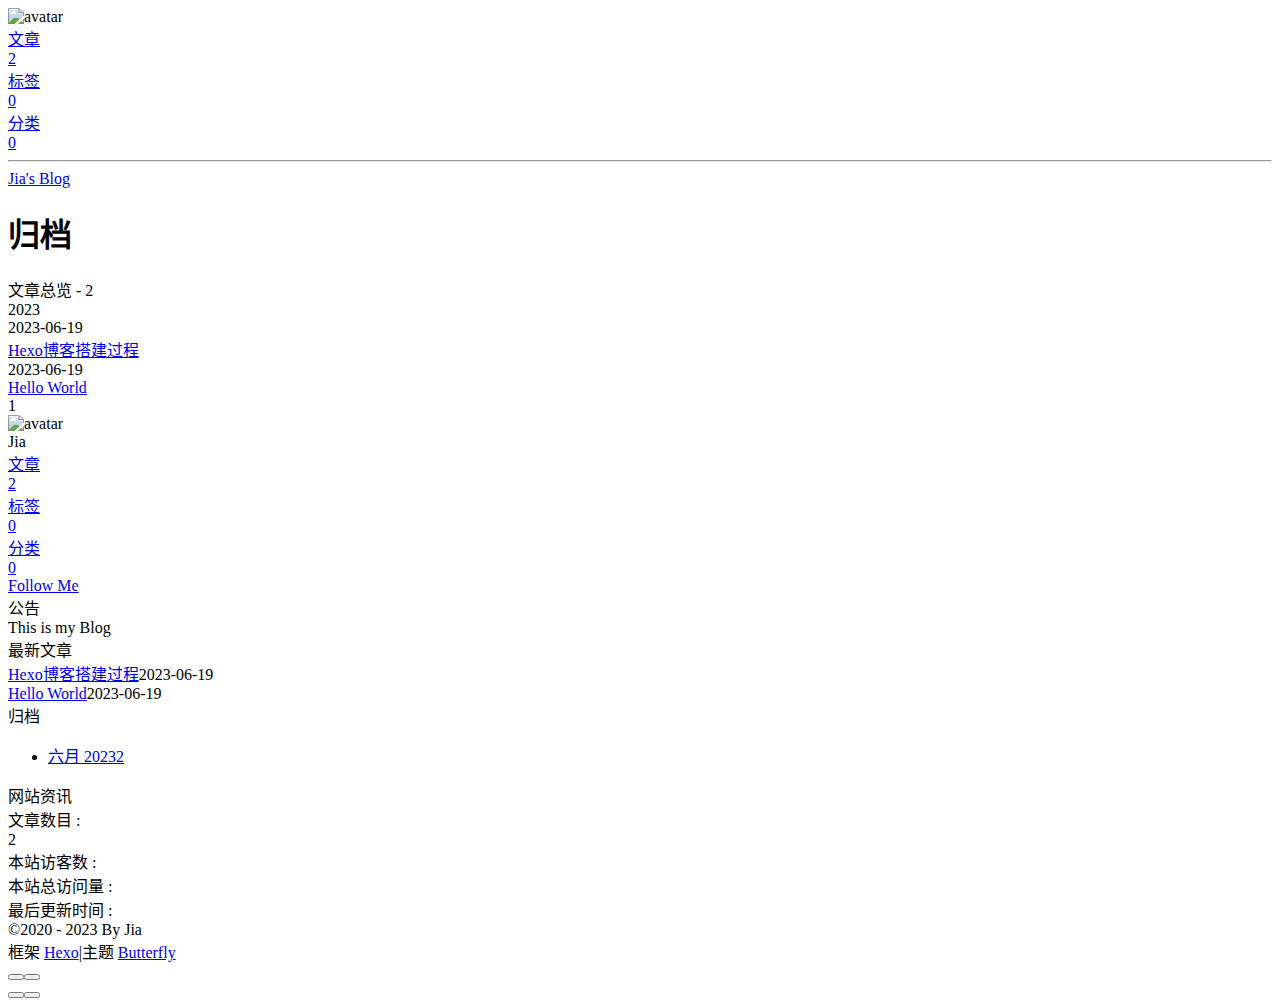
==== archives/index.html @ 271fd4f4 "Site updated: 2023-06-19 14:58:21" ====
<!DOCTYPE html><html lang="zh-CN" data-theme="light"><head><meta charset="UTF-8"><meta http-equiv="X-UA-Compatible" content="IE=edge"><meta name="viewport" content="width=device-width, initial-scale=1.0,viewport-fit=cover"><title>归档 | Jia's Blog</title><meta name="author" content="Jia"><meta name="copyright" content="Jia"><meta name="format-detection" content="telephone=no"><meta name="theme-color" content="#ffffff"><meta property="og:type" content="website">
<meta property="og:title" content="归档">
<meta property="og:url" content="http://example.com/archives/index.html">
<meta property="og:site_name" content="Jia&#39;s Blog">
<meta property="og:locale" content="zh_CN">
<meta property="og:image" content="https://s2.loli.net/2023/06/19/RNZqH4gnkWSpeDm.jpg">
<meta property="article:author" content="Jia">
<meta name="twitter:card" content="summary">
<meta name="twitter:image" content="https://s2.loli.net/2023/06/19/RNZqH4gnkWSpeDm.jpg"><link rel="shortcut icon" href="https://s2.loli.net/2023/06/19/MAhdEmn3HJaKXqC.png"><link rel="canonical" href="http://example.com/archives/index.html"><link rel="preconnect" href="//cdn.jsdelivr.net"/><link rel="preconnect" href="//busuanzi.ibruce.info"/><link rel="stylesheet" href="/css/index.css"><link rel="stylesheet" href="https://cdn.jsdelivr.net/npm/@fortawesome/fontawesome-free/css/all.min.css" media="print" onload="this.media='all'"><link rel="stylesheet" href="https://cdn.jsdelivr.net/npm/@fancyapps/ui/dist/fancybox/fancybox.min.css" media="print" onload="this.media='all'"><script>const GLOBAL_CONFIG = {
  root: '/',
  algolia: undefined,
  localSearch: undefined,
  translate: undefined,
  noticeOutdate: undefined,
  highlight: {"plugin":"highlighjs","highlightCopy":true,"highlightLang":true,"highlightHeightLimit":false},
  copy: {
    success: '复制成功',
    error: '复制错误',
    noSupport: '浏览器不支持'
  },
  relativeDate: {
    homepage: false,
    post: false
  },
  runtime: '',
  dateSuffix: {
    just: '刚刚',
    min: '分钟前',
    hour: '小时前',
    day: '天前',
    month: '个月前'
  },
  copyright: undefined,
  lightbox: 'fancybox',
  Snackbar: undefined,
  source: {
    justifiedGallery: {
      js: 'https://cdn.jsdelivr.net/npm/flickr-justified-gallery/dist/fjGallery.min.js',
      css: 'https://cdn.jsdelivr.net/npm/flickr-justified-gallery/dist/fjGallery.min.css'
    }
  },
  isPhotoFigcaption: false,
  islazyload: false,
  isAnchor: false,
  percent: {
    toc: true,
    rightside: false,
  },
  autoDarkmode: false
}</script><script id="config-diff">var GLOBAL_CONFIG_SITE = {
  title: '归档',
  isPost: false,
  isHome: false,
  isHighlightShrink: false,
  isToc: false,
  postUpdate: '2023-06-19 14:58:18'
}</script><noscript><style type="text/css">
  #nav {
    opacity: 1
  }
  .justified-gallery img {
    opacity: 1
  }

  #recent-posts time,
  #post-meta time {
    display: inline !important
  }
</style></noscript><script>(win=>{
    win.saveToLocal = {
      set: function setWithExpiry(key, value, ttl) {
        if (ttl === 0) return
        const now = new Date()
        const expiryDay = ttl * 86400000
        const item = {
          value: value,
          expiry: now.getTime() + expiryDay,
        }
        localStorage.setItem(key, JSON.stringify(item))
      },

      get: function getWithExpiry(key) {
        const itemStr = localStorage.getItem(key)

        if (!itemStr) {
          return undefined
        }
        const item = JSON.parse(itemStr)
        const now = new Date()

        if (now.getTime() > item.expiry) {
          localStorage.removeItem(key)
          return undefined
        }
        return item.value
      }
    }
  
    win.getScript = url => new Promise((resolve, reject) => {
      const script = document.createElement('script')
      script.src = url
      script.async = true
      script.onerror = reject
      script.onload = script.onreadystatechange = function() {
        const loadState = this.readyState
        if (loadState && loadState !== 'loaded' && loadState !== 'complete') return
        script.onload = script.onreadystatechange = null
        resolve()
      }
      document.head.appendChild(script)
    })
  
    win.getCSS = (url,id = false) => new Promise((resolve, reject) => {
      const link = document.createElement('link')
      link.rel = 'stylesheet'
      link.href = url
      if (id) link.id = id
      link.onerror = reject
      link.onload = link.onreadystatechange = function() {
        const loadState = this.readyState
        if (loadState && loadState !== 'loaded' && loadState !== 'complete') return
        link.onload = link.onreadystatechange = null
        resolve()
      }
      document.head.appendChild(link)
    })
  
      win.activateDarkMode = function () {
        document.documentElement.setAttribute('data-theme', 'dark')
        if (document.querySelector('meta[name="theme-color"]') !== null) {
          document.querySelector('meta[name="theme-color"]').setAttribute('content', '#0d0d0d')
        }
      }
      win.activateLightMode = function () {
        document.documentElement.setAttribute('data-theme', 'light')
        if (document.querySelector('meta[name="theme-color"]') !== null) {
          document.querySelector('meta[name="theme-color"]').setAttribute('content', '#ffffff')
        }
      }
      const t = saveToLocal.get('theme')
    
          if (t === 'dark') activateDarkMode()
          else if (t === 'light') activateLightMode()
        
      const asideStatus = saveToLocal.get('aside-status')
      if (asideStatus !== undefined) {
        if (asideStatus === 'hide') {
          document.documentElement.classList.add('hide-aside')
        } else {
          document.documentElement.classList.remove('hide-aside')
        }
      }
    
    const detectApple = () => {
      if(/iPad|iPhone|iPod|Macintosh/.test(navigator.userAgent)){
        document.documentElement.classList.add('apple')
      }
    }
    detectApple()
    })(window)</script><meta name="generator" content="Hexo 6.3.0"></head><body><div id="sidebar"><div id="menu-mask"></div><div id="sidebar-menus"><div class="avatar-img is-center"><img src="https://s2.loli.net/2023/06/19/RNZqH4gnkWSpeDm.jpg" onerror="onerror=null;src='/img/friend_404.gif'" alt="avatar"/></div><div class="sidebar-site-data site-data is-center"><a href="/archives/"><div class="headline">文章</div><div class="length-num">2</div></a><a href="/tags/"><div class="headline">标签</div><div class="length-num">0</div></a><a href="/categories/"><div class="headline">分类</div><div class="length-num">0</div></a></div><hr class="custom-hr"/></div></div><div class="page" id="body-wrap"><header class="not-home-page" id="page-header"><nav id="nav"><span id="blog-info"><a href="/" title="Jia's Blog"><span class="site-name">Jia's Blog</span></a></span><div id="menus"><div id="toggle-menu"><a class="site-page" href="javascript:void(0);"><i class="fas fa-bars fa-fw"></i></a></div></div></nav><div id="page-site-info"><h1 id="site-title">归档</h1></div></header><main class="layout" id="content-inner"><div id="archive"><div class="article-sort-title">文章总览 - 2</div><div class="article-sort"><div class="article-sort-item year">2023</div><div class="article-sort-item no-article-cover"><div class="article-sort-item-info"><div class="article-sort-item-time"><i class="far fa-calendar-alt"></i><time class="post-meta-date-created" datetime="2023-06-19T03:43:27.271Z" title="发表于 2023-06-19 11:43:27">2023-06-19</time></div><a class="article-sort-item-title" href="/2023/06/19/hexo/%E5%8D%9A%E5%AE%A2%E6%90%AD%E5%BB%BA%E8%BF%87%E7%A8%8B%EF%BC%88%E9%87%87%E7%94%A8hexo%E6%A1%86%E6%9E%B6+%E9%83%A8%E7%BD%B2%E5%88%B0github%EF%BC%89/" title="Hexo博客搭建过程">Hexo博客搭建过程</a></div></div><div class="article-sort-item"><div class="article-sort-item-info"><div class="article-sort-item-time"><i class="far fa-calendar-alt"></i><time class="post-meta-date-created" datetime="2023-06-19T03:17:08.556Z" title="发表于 2023-06-19 11:17:08">2023-06-19</time></div><a class="article-sort-item-title" href="/2023/06/19/hello-world/" title="Hello World">Hello World</a></div></div></div><nav id="pagination"><div class="pagination"><span class="page-number current">1</span></div></nav></div><div class="aside-content" id="aside-content"><div class="card-widget card-info"><div class="is-center"><div class="avatar-img"><img src="https://s2.loli.net/2023/06/19/RNZqH4gnkWSpeDm.jpg" onerror="this.onerror=null;this.src='/img/friend_404.gif'" alt="avatar"/></div><div class="author-info__name">Jia</div><div class="author-info__description"></div></div><div class="card-info-data site-data is-center"><a href="/archives/"><div class="headline">文章</div><div class="length-num">2</div></a><a href="/tags/"><div class="headline">标签</div><div class="length-num">0</div></a><a href="/categories/"><div class="headline">分类</div><div class="length-num">0</div></a></div><a id="card-info-btn" target="_blank" rel="noopener" href="https://github.com/xxxxxx"><i class="fab fa-github"></i><span>Follow Me</span></a></div><div class="card-widget card-announcement"><div class="item-headline"><i class="fas fa-bullhorn fa-shake"></i><span>公告</span></div><div class="announcement_content">This is my Blog</div></div><div class="sticky_layout"><div class="card-widget card-recent-post"><div class="item-headline"><i class="fas fa-history"></i><span>最新文章</span></div><div class="aside-list"><div class="aside-list-item no-cover"><div class="content"><a class="title" href="/2023/06/19/hexo/%E5%8D%9A%E5%AE%A2%E6%90%AD%E5%BB%BA%E8%BF%87%E7%A8%8B%EF%BC%88%E9%87%87%E7%94%A8hexo%E6%A1%86%E6%9E%B6+%E9%83%A8%E7%BD%B2%E5%88%B0github%EF%BC%89/" title="Hexo博客搭建过程">Hexo博客搭建过程</a><time datetime="2023-06-19T03:43:27.271Z" title="发表于 2023-06-19 11:43:27">2023-06-19</time></div></div><div class="aside-list-item"><div class="content"><a class="title" href="/2023/06/19/hello-world/" title="Hello World">Hello World</a><time datetime="2023-06-19T03:17:08.556Z" title="发表于 2023-06-19 11:17:08">2023-06-19</time></div></div></div></div><div class="card-widget card-archives"><div class="item-headline"><i class="fas fa-archive"></i><span>归档</span></div><ul class="card-archive-list"><li class="card-archive-list-item"><a class="card-archive-list-link" href="/archives/2023/06/"><span class="card-archive-list-date">六月 2023</span><span class="card-archive-list-count">2</span></a></li></ul></div><div class="card-widget card-webinfo"><div class="item-headline"><i class="fas fa-chart-line"></i><span>网站资讯</span></div><div class="webinfo"><div class="webinfo-item"><div class="item-name">文章数目 :</div><div class="item-count">2</div></div><div class="webinfo-item"><div class="item-name">本站访客数 :</div><div class="item-count" id="busuanzi_value_site_uv"><i class="fa-solid fa-spinner fa-spin"></i></div></div><div class="webinfo-item"><div class="item-name">本站总访问量 :</div><div class="item-count" id="busuanzi_value_site_pv"><i class="fa-solid fa-spinner fa-spin"></i></div></div><div class="webinfo-item"><div class="item-name">最后更新时间 :</div><div class="item-count" id="last-push-date" data-lastPushDate="2023-06-19T06:58:18.039Z"><i class="fa-solid fa-spinner fa-spin"></i></div></div></div></div></div></div></main><footer id="footer"><div id="footer-wrap"><div class="copyright">&copy;2020 - 2023 By Jia</div><div class="framework-info"><span>框架 </span><a target="_blank" rel="noopener" href="https://hexo.io">Hexo</a><span class="footer-separator">|</span><span>主题 </span><a target="_blank" rel="noopener" href="https://github.com/jerryc127/hexo-theme-butterfly">Butterfly</a></div></div></footer></div><div id="rightside"><div id="rightside-config-hide"><button id="darkmode" type="button" title="浅色和深色模式转换"><i class="fas fa-adjust"></i></button><button id="hide-aside-btn" type="button" title="单栏和双栏切换"><i class="fas fa-arrows-alt-h"></i></button></div><div id="rightside-config-show"><button id="rightside_config" type="button" title="设置"><i class="fas fa-cog fa-spin"></i></button><button id="go-up" type="button" title="回到顶部"><span class="scroll-percent"></span><i class="fas fa-arrow-up"></i></button></div></div><div><script src="/js/utils.js"></script><script src="/js/main.js"></script><script src="https://cdn.jsdelivr.net/npm/@fancyapps/ui/dist/fancybox/fancybox.umd.min.js"></script><div class="js-pjax"></div><script async data-pjax src="//busuanzi.ibruce.info/busuanzi/2.3/busuanzi.pure.mini.js"></script></div></body></html>
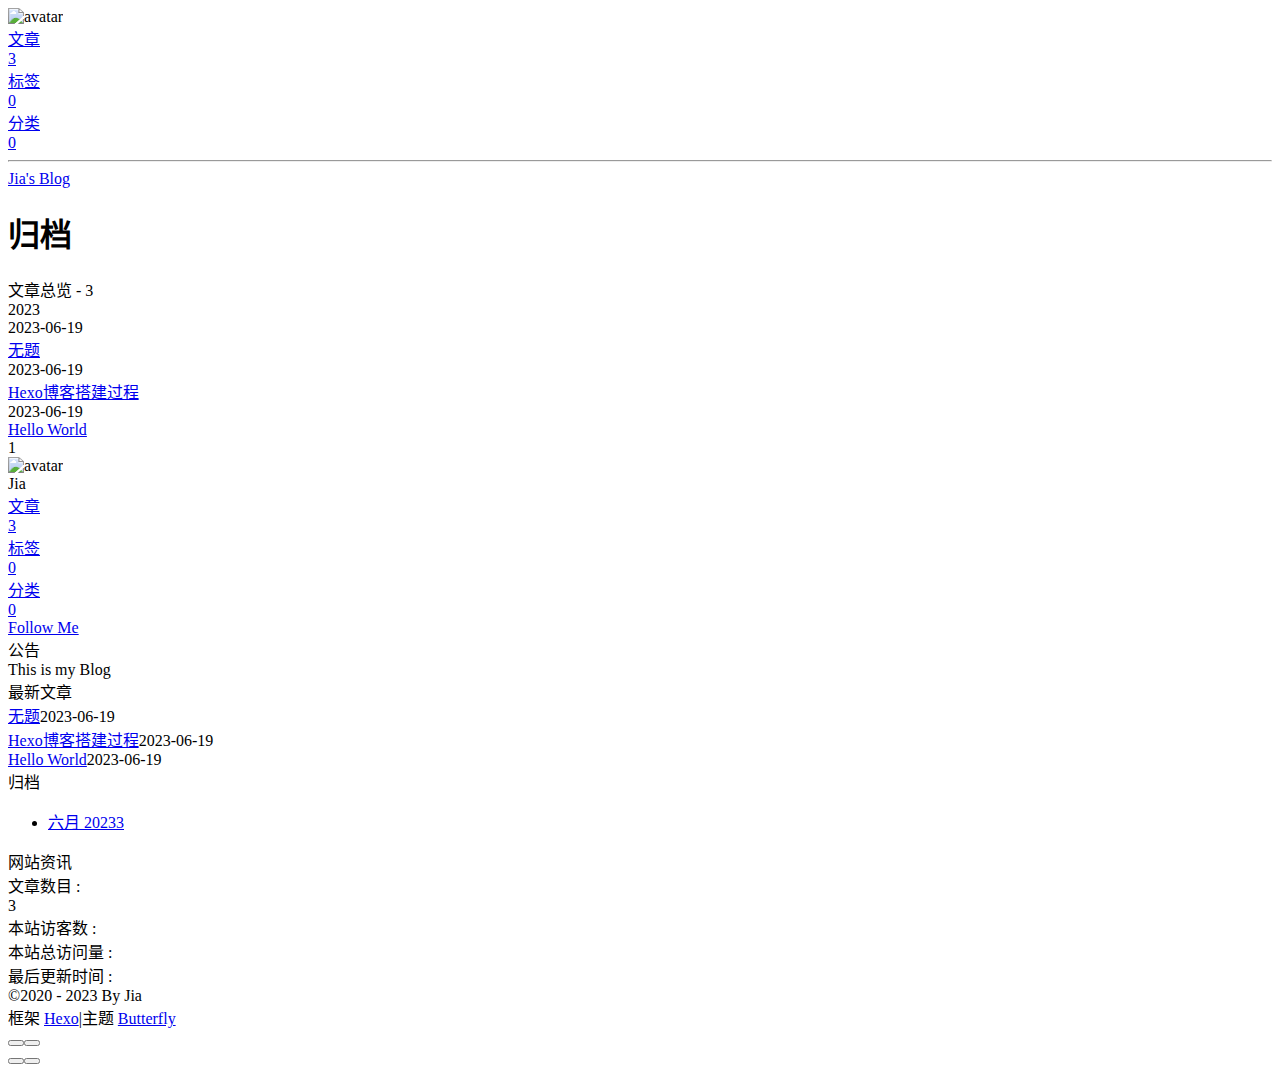
==== commit 2b5972a4: "Site updated: 2023-06-19 15:10:08" ====
--- a/archives/index.html
+++ b/archives/index.html
@@ -53,7 +53,7 @@
   isHome: false,
   isHighlightShrink: false,
   isToc: false,
-  postUpdate: '2023-06-19 14:58:18'
+  postUpdate: '2023-06-19 15:10:03'
 }</script><noscript><style type="text/css">
   #nav {
     opacity: 1
@@ -157,4 +157,4 @@
       }
     }
     detectApple()
-    })(window)</script><meta name="generator" content="Hexo 6.3.0"></head><body><div id="sidebar"><div id="menu-mask"></div><div id="sidebar-menus"><div class="avatar-img is-center"><img src="https://s2.loli.net/2023/06/19/RNZqH4gnkWSpeDm.jpg" onerror="onerror=null;src='/img/friend_404.gif'" alt="avatar"/></div><div class="sidebar-site-data site-data is-center"><a href="/archives/"><div class="headline">文章</div><div class="length-num">2</div></a><a href="/tags/"><div class="headline">标签</div><div class="length-num">0</div></a><a href="/categories/"><div class="headline">分类</div><div class="length-num">0</div></a></div><hr class="custom-hr"/></div></div><div class="page" id="body-wrap"><header class="not-home-page" id="page-header"><nav id="nav"><span id="blog-info"><a href="/" title="Jia's Blog"><span class="site-name">Jia's Blog</span></a></span><div id="menus"><div id="toggle-menu"><a class="site-page" href="javascript:void(0);"><i class="fas fa-bars fa-fw"></i></a></div></div></nav><div id="page-site-info"><h1 id="site-title">归档</h1></div></header><main class="layout" id="content-inner"><div id="archive"><div class="article-sort-title">文章总览 - 2</div><div class="article-sort"><div class="article-sort-item year">2023</div><div class="article-sort-item no-article-cover"><div class="article-sort-item-info"><div class="article-sort-item-time"><i class="far fa-calendar-alt"></i><time class="post-meta-date-created" datetime="2023-06-19T03:43:27.271Z" title="发表于 2023-06-19 11:43:27">2023-06-19</time></div><a class="article-sort-item-title" href="/2023/06/19/hexo/%E5%8D%9A%E5%AE%A2%E6%90%AD%E5%BB%BA%E8%BF%87%E7%A8%8B%EF%BC%88%E9%87%87%E7%94%A8hexo%E6%A1%86%E6%9E%B6+%E9%83%A8%E7%BD%B2%E5%88%B0github%EF%BC%89/" title="Hexo博客搭建过程">Hexo博客搭建过程</a></div></div><div class="article-sort-item"><div class="article-sort-item-info"><div class="article-sort-item-time"><i class="far fa-calendar-alt"></i><time class="post-meta-date-created" datetime="2023-06-19T03:17:08.556Z" title="发表于 2023-06-19 11:17:08">2023-06-19</time></div><a class="article-sort-item-title" href="/2023/06/19/hello-world/" title="Hello World">Hello World</a></div></div></div><nav id="pagination"><div class="pagination"><span class="page-number current">1</span></div></nav></div><div class="aside-content" id="aside-content"><div class="card-widget card-info"><div class="is-center"><div class="avatar-img"><img src="https://s2.loli.net/2023/06/19/RNZqH4gnkWSpeDm.jpg" onerror="this.onerror=null;this.src='/img/friend_404.gif'" alt="avatar"/></div><div class="author-info__name">Jia</div><div class="author-info__description"></div></div><div class="card-info-data site-data is-center"><a href="/archives/"><div class="headline">文章</div><div class="length-num">2</div></a><a href="/tags/"><div class="headline">标签</div><div class="length-num">0</div></a><a href="/categories/"><div class="headline">分类</div><div class="length-num">0</div></a></div><a id="card-info-btn" target="_blank" rel="noopener" href="https://github.com/xxxxxx"><i class="fab fa-github"></i><span>Follow Me</span></a></div><div class="card-widget card-announcement"><div class="item-headline"><i class="fas fa-bullhorn fa-shake"></i><span>公告</span></div><div class="announcement_content">This is my Blog</div></div><div class="sticky_layout"><div class="card-widget card-recent-post"><div class="item-headline"><i class="fas fa-history"></i><span>最新文章</span></div><div class="aside-list"><div class="aside-list-item no-cover"><div class="content"><a class="title" href="/2023/06/19/hexo/%E5%8D%9A%E5%AE%A2%E6%90%AD%E5%BB%BA%E8%BF%87%E7%A8%8B%EF%BC%88%E9%87%87%E7%94%A8hexo%E6%A1%86%E6%9E%B6+%E9%83%A8%E7%BD%B2%E5%88%B0github%EF%BC%89/" title="Hexo博客搭建过程">Hexo博客搭建过程</a><time datetime="2023-06-19T03:43:27.271Z" title="发表于 2023-06-19 11:43:27">2023-06-19</time></div></div><div class="aside-list-item"><div class="content"><a class="title" href="/2023/06/19/hello-world/" title="Hello World">Hello World</a><time datetime="2023-06-19T03:17:08.556Z" title="发表于 2023-06-19 11:17:08">2023-06-19</time></div></div></div></div><div class="card-widget card-archives"><div class="item-headline"><i class="fas fa-archive"></i><span>归档</span></div><ul class="card-archive-list"><li class="card-archive-list-item"><a class="card-archive-list-link" href="/archives/2023/06/"><span class="card-archive-list-date">六月 2023</span><span class="card-archive-list-count">2</span></a></li></ul></div><div class="card-widget card-webinfo"><div class="item-headline"><i class="fas fa-chart-line"></i><span>网站资讯</span></div><div class="webinfo"><div class="webinfo-item"><div class="item-name">文章数目 :</div><div class="item-count">2</div></div><div class="webinfo-item"><div class="item-name">本站访客数 :</div><div class="item-count" id="busuanzi_value_site_uv"><i class="fa-solid fa-spinner fa-spin"></i></div></div><div class="webinfo-item"><div class="item-name">本站总访问量 :</div><div class="item-count" id="busuanzi_value_site_pv"><i class="fa-solid fa-spinner fa-spin"></i></div></div><div class="webinfo-item"><div class="item-name">最后更新时间 :</div><div class="item-count" id="last-push-date" data-lastPushDate="2023-06-19T06:58:18.039Z"><i class="fa-solid fa-spinner fa-spin"></i></div></div></div></div></div></div></main><footer id="footer"><div id="footer-wrap"><div class="copyright">&copy;2020 - 2023 By Jia</div><div class="framework-info"><span>框架 </span><a target="_blank" rel="noopener" href="https://hexo.io">Hexo</a><span class="footer-separator">|</span><span>主题 </span><a target="_blank" rel="noopener" href="https://github.com/jerryc127/hexo-theme-butterfly">Butterfly</a></div></div></footer></div><div id="rightside"><div id="rightside-config-hide"><button id="darkmode" type="button" title="浅色和深色模式转换"><i class="fas fa-adjust"></i></button><button id="hide-aside-btn" type="button" title="单栏和双栏切换"><i class="fas fa-arrows-alt-h"></i></button></div><div id="rightside-config-show"><button id="rightside_config" type="button" title="设置"><i class="fas fa-cog fa-spin"></i></button><button id="go-up" type="button" title="回到顶部"><span class="scroll-percent"></span><i class="fas fa-arrow-up"></i></button></div></div><div><script src="/js/utils.js"></script><script src="/js/main.js"></script><script src="https://cdn.jsdelivr.net/npm/@fancyapps/ui/dist/fancybox/fancybox.umd.min.js"></script><div class="js-pjax"></div><script async data-pjax src="//busuanzi.ibruce.info/busuanzi/2.3/busuanzi.pure.mini.js"></script></div></body></html>+    })(window)</script><meta name="generator" content="Hexo 6.3.0"></head><body><div id="sidebar"><div id="menu-mask"></div><div id="sidebar-menus"><div class="avatar-img is-center"><img src="https://s2.loli.net/2023/06/19/RNZqH4gnkWSpeDm.jpg" onerror="onerror=null;src='/img/friend_404.gif'" alt="avatar"/></div><div class="sidebar-site-data site-data is-center"><a href="/archives/"><div class="headline">文章</div><div class="length-num">3</div></a><a href="/tags/"><div class="headline">标签</div><div class="length-num">0</div></a><a href="/categories/"><div class="headline">分类</div><div class="length-num">0</div></a></div><hr class="custom-hr"/></div></div><div class="page" id="body-wrap"><header class="not-home-page" id="page-header"><nav id="nav"><span id="blog-info"><a href="/" title="Jia's Blog"><span class="site-name">Jia's Blog</span></a></span><div id="menus"><div id="toggle-menu"><a class="site-page" href="javascript:void(0);"><i class="fas fa-bars fa-fw"></i></a></div></div></nav><div id="page-site-info"><h1 id="site-title">归档</h1></div></header><main class="layout" id="content-inner"><div id="archive"><div class="article-sort-title">文章总览 - 3</div><div class="article-sort"><div class="article-sort-item year">2023</div><div class="article-sort-item no-article-cover"><div class="article-sort-item-info"><div class="article-sort-item-time"><i class="far fa-calendar-alt"></i><time class="post-meta-date-created" datetime="2023-06-19T07:05:08.731Z" title="发表于 2023-06-19 15:05:08">2023-06-19</time></div><a class="article-sort-item-title" href="/2023/06/19/Java%E5%9F%BA%E7%A1%80/" title="无题">无题</a></div></div><div class="article-sort-item no-article-cover"><div class="article-sort-item-info"><div class="article-sort-item-time"><i class="far fa-calendar-alt"></i><time class="post-meta-date-created" datetime="2023-06-19T03:43:27.271Z" title="发表于 2023-06-19 11:43:27">2023-06-19</time></div><a class="article-sort-item-title" href="/2023/06/19/%E5%8D%9A%E5%AE%A2%E6%90%AD%E5%BB%BA%E8%BF%87%E7%A8%8B%EF%BC%88%E9%87%87%E7%94%A8hexo%E6%A1%86%E6%9E%B6+%E9%83%A8%E7%BD%B2%E5%88%B0github%EF%BC%89/" title="Hexo博客搭建过程">Hexo博客搭建过程</a></div></div><div class="article-sort-item"><div class="article-sort-item-info"><div class="article-sort-item-time"><i class="far fa-calendar-alt"></i><time class="post-meta-date-created" datetime="2023-06-19T03:17:08.556Z" title="发表于 2023-06-19 11:17:08">2023-06-19</time></div><a class="article-sort-item-title" href="/2023/06/19/hello-world/" title="Hello World">Hello World</a></div></div></div><nav id="pagination"><div class="pagination"><span class="page-number current">1</span></div></nav></div><div class="aside-content" id="aside-content"><div class="card-widget card-info"><div class="is-center"><div class="avatar-img"><img src="https://s2.loli.net/2023/06/19/RNZqH4gnkWSpeDm.jpg" onerror="this.onerror=null;this.src='/img/friend_404.gif'" alt="avatar"/></div><div class="author-info__name">Jia</div><div class="author-info__description"></div></div><div class="card-info-data site-data is-center"><a href="/archives/"><div class="headline">文章</div><div class="length-num">3</div></a><a href="/tags/"><div class="headline">标签</div><div class="length-num">0</div></a><a href="/categories/"><div class="headline">分类</div><div class="length-num">0</div></a></div><a id="card-info-btn" target="_blank" rel="noopener" href="https://github.com/xxxxxx"><i class="fab fa-github"></i><span>Follow Me</span></a></div><div class="card-widget card-announcement"><div class="item-headline"><i class="fas fa-bullhorn fa-shake"></i><span>公告</span></div><div class="announcement_content">This is my Blog</div></div><div class="sticky_layout"><div class="card-widget card-recent-post"><div class="item-headline"><i class="fas fa-history"></i><span>最新文章</span></div><div class="aside-list"><div class="aside-list-item no-cover"><div class="content"><a class="title" href="/2023/06/19/Java%E5%9F%BA%E7%A1%80/" title="无题">无题</a><time datetime="2023-06-19T07:05:08.731Z" title="发表于 2023-06-19 15:05:08">2023-06-19</time></div></div><div class="aside-list-item no-cover"><div class="content"><a class="title" href="/2023/06/19/%E5%8D%9A%E5%AE%A2%E6%90%AD%E5%BB%BA%E8%BF%87%E7%A8%8B%EF%BC%88%E9%87%87%E7%94%A8hexo%E6%A1%86%E6%9E%B6+%E9%83%A8%E7%BD%B2%E5%88%B0github%EF%BC%89/" title="Hexo博客搭建过程">Hexo博客搭建过程</a><time datetime="2023-06-19T03:43:27.271Z" title="发表于 2023-06-19 11:43:27">2023-06-19</time></div></div><div class="aside-list-item"><div class="content"><a class="title" href="/2023/06/19/hello-world/" title="Hello World">Hello World</a><time datetime="2023-06-19T03:17:08.556Z" title="发表于 2023-06-19 11:17:08">2023-06-19</time></div></div></div></div><div class="card-widget card-archives"><div class="item-headline"><i class="fas fa-archive"></i><span>归档</span></div><ul class="card-archive-list"><li class="card-archive-list-item"><a class="card-archive-list-link" href="/archives/2023/06/"><span class="card-archive-list-date">六月 2023</span><span class="card-archive-list-count">3</span></a></li></ul></div><div class="card-widget card-webinfo"><div class="item-headline"><i class="fas fa-chart-line"></i><span>网站资讯</span></div><div class="webinfo"><div class="webinfo-item"><div class="item-name">文章数目 :</div><div class="item-count">3</div></div><div class="webinfo-item"><div class="item-name">本站访客数 :</div><div class="item-count" id="busuanzi_value_site_uv"><i class="fa-solid fa-spinner fa-spin"></i></div></div><div class="webinfo-item"><div class="item-name">本站总访问量 :</div><div class="item-count" id="busuanzi_value_site_pv"><i class="fa-solid fa-spinner fa-spin"></i></div></div><div class="webinfo-item"><div class="item-name">最后更新时间 :</div><div class="item-count" id="last-push-date" data-lastPushDate="2023-06-19T07:10:03.426Z"><i class="fa-solid fa-spinner fa-spin"></i></div></div></div></div></div></div></main><footer id="footer"><div id="footer-wrap"><div class="copyright">&copy;2020 - 2023 By Jia</div><div class="framework-info"><span>框架 </span><a target="_blank" rel="noopener" href="https://hexo.io">Hexo</a><span class="footer-separator">|</span><span>主题 </span><a target="_blank" rel="noopener" href="https://github.com/jerryc127/hexo-theme-butterfly">Butterfly</a></div></div></footer></div><div id="rightside"><div id="rightside-config-hide"><button id="darkmode" type="button" title="浅色和深色模式转换"><i class="fas fa-adjust"></i></button><button id="hide-aside-btn" type="button" title="单栏和双栏切换"><i class="fas fa-arrows-alt-h"></i></button></div><div id="rightside-config-show"><button id="rightside_config" type="button" title="设置"><i class="fas fa-cog fa-spin"></i></button><button id="go-up" type="button" title="回到顶部"><span class="scroll-percent"></span><i class="fas fa-arrow-up"></i></button></div></div><div><script src="/js/utils.js"></script><script src="/js/main.js"></script><script src="https://cdn.jsdelivr.net/npm/@fancyapps/ui/dist/fancybox/fancybox.umd.min.js"></script><div class="js-pjax"></div><script async data-pjax src="//busuanzi.ibruce.info/busuanzi/2.3/busuanzi.pure.mini.js"></script></div></body></html>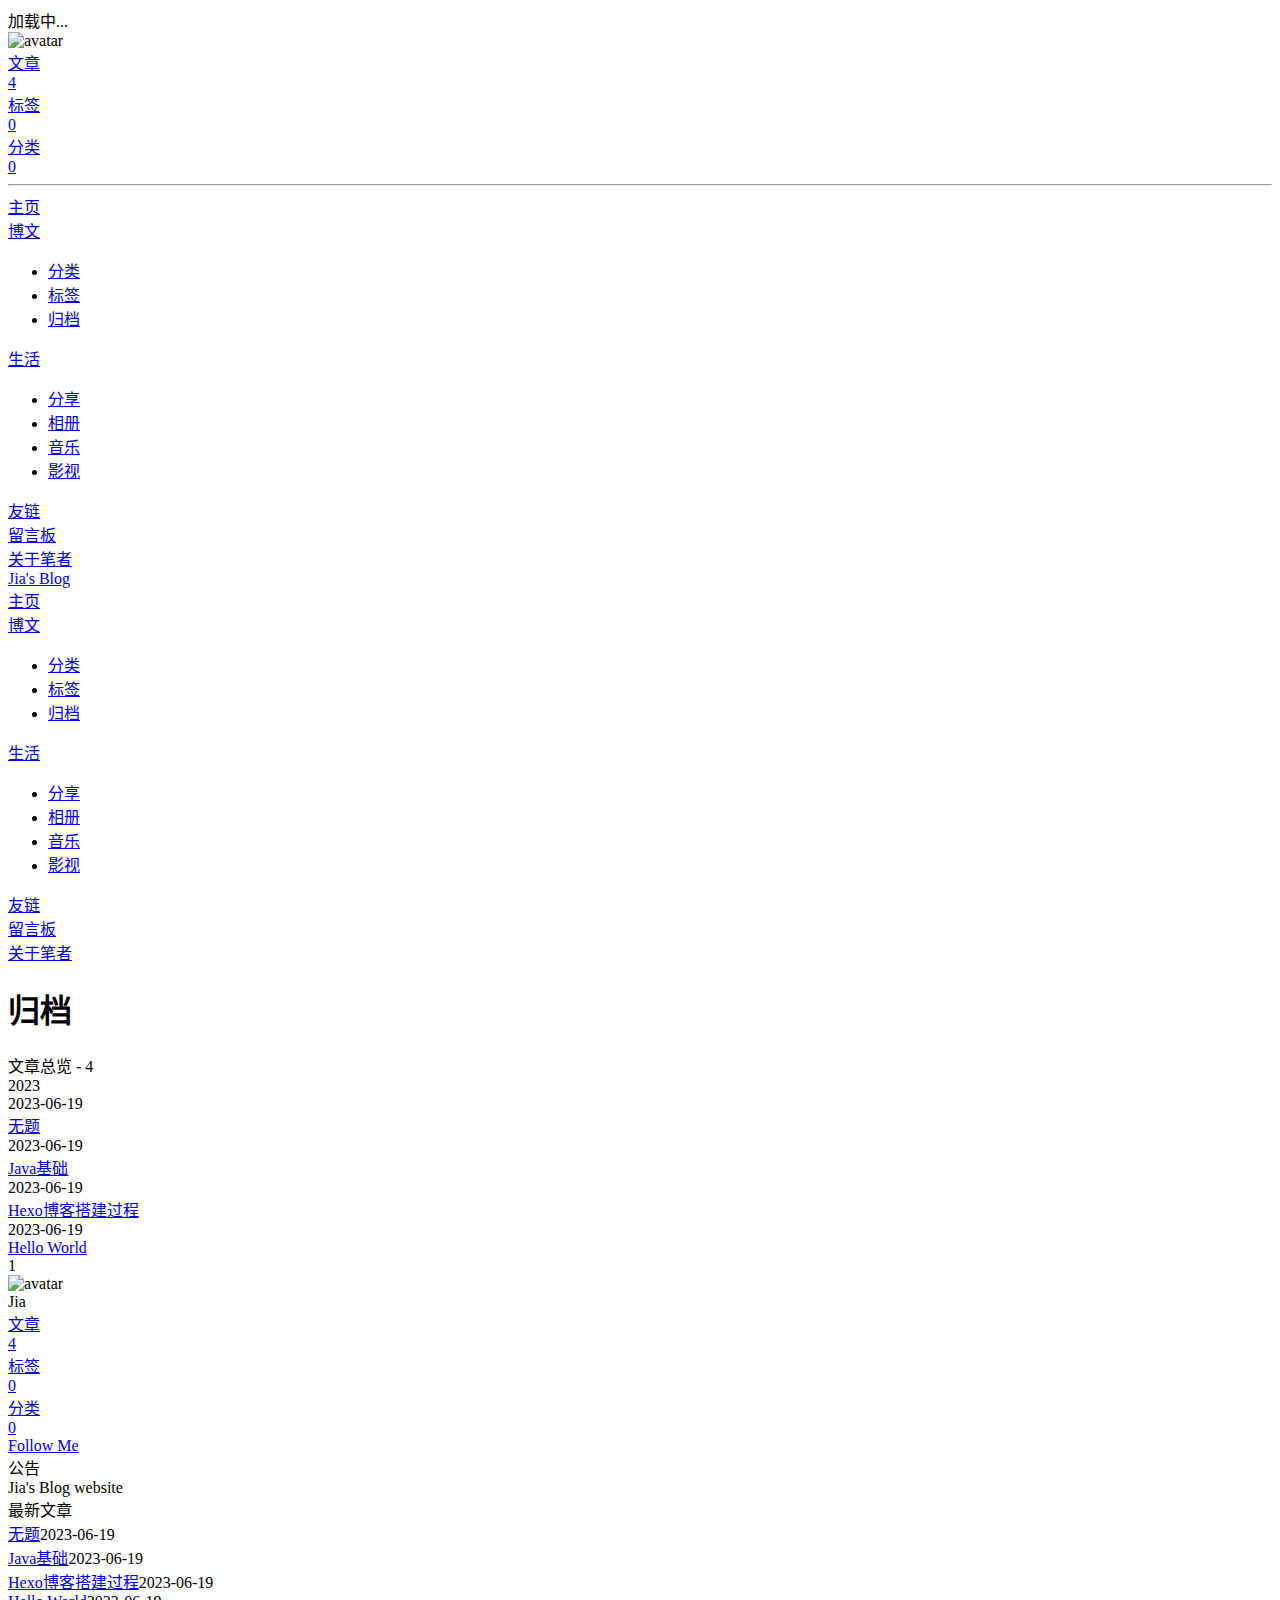
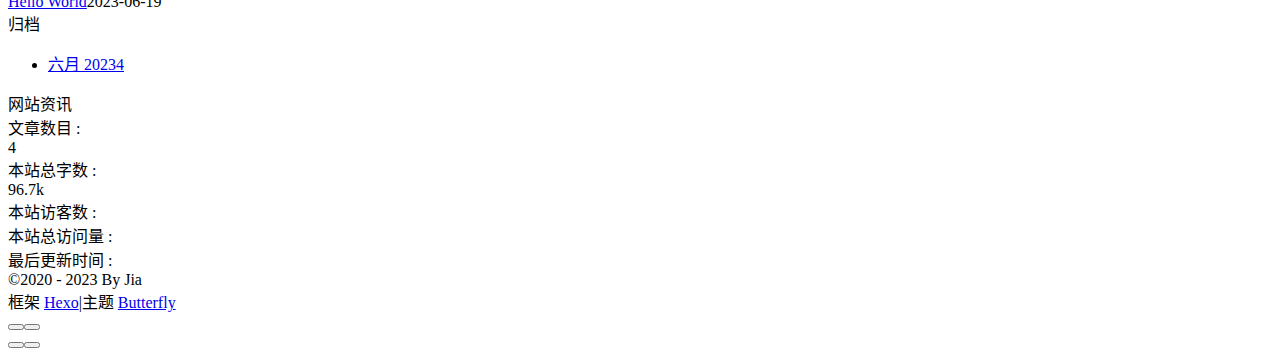
==== commit 4ec033b5: "Site updated: 2023-06-19 17:42:30" ====
--- a/archives/index.html
+++ b/archives/index.html
@@ -53,7 +53,7 @@
   isHome: false,
   isHighlightShrink: false,
   isToc: false,
-  postUpdate: '2023-06-19 15:10:03'
+  postUpdate: '2023-06-19 17:42:25'
 }</script><noscript><style type="text/css">
   #nav {
     opacity: 1
@@ -157,4 +157,25 @@
       }
     }
     detectApple()
-    })(window)</script><meta name="generator" content="Hexo 6.3.0"></head><body><div id="sidebar"><div id="menu-mask"></div><div id="sidebar-menus"><div class="avatar-img is-center"><img src="https://s2.loli.net/2023/06/19/RNZqH4gnkWSpeDm.jpg" onerror="onerror=null;src='/img/friend_404.gif'" alt="avatar"/></div><div class="sidebar-site-data site-data is-center"><a href="/archives/"><div class="headline">文章</div><div class="length-num">3</div></a><a href="/tags/"><div class="headline">标签</div><div class="length-num">0</div></a><a href="/categories/"><div class="headline">分类</div><div class="length-num">0</div></a></div><hr class="custom-hr"/></div></div><div class="page" id="body-wrap"><header class="not-home-page" id="page-header"><nav id="nav"><span id="blog-info"><a href="/" title="Jia's Blog"><span class="site-name">Jia's Blog</span></a></span><div id="menus"><div id="toggle-menu"><a class="site-page" href="javascript:void(0);"><i class="fas fa-bars fa-fw"></i></a></div></div></nav><div id="page-site-info"><h1 id="site-title">归档</h1></div></header><main class="layout" id="content-inner"><div id="archive"><div class="article-sort-title">文章总览 - 3</div><div class="article-sort"><div class="article-sort-item year">2023</div><div class="article-sort-item no-article-cover"><div class="article-sort-item-info"><div class="article-sort-item-time"><i class="far fa-calendar-alt"></i><time class="post-meta-date-created" datetime="2023-06-19T07:05:08.731Z" title="发表于 2023-06-19 15:05:08">2023-06-19</time></div><a class="article-sort-item-title" href="/2023/06/19/Java%E5%9F%BA%E7%A1%80/" title="无题">无题</a></div></div><div class="article-sort-item no-article-cover"><div class="article-sort-item-info"><div class="article-sort-item-time"><i class="far fa-calendar-alt"></i><time class="post-meta-date-created" datetime="2023-06-19T03:43:27.271Z" title="发表于 2023-06-19 11:43:27">2023-06-19</time></div><a class="article-sort-item-title" href="/2023/06/19/%E5%8D%9A%E5%AE%A2%E6%90%AD%E5%BB%BA%E8%BF%87%E7%A8%8B%EF%BC%88%E9%87%87%E7%94%A8hexo%E6%A1%86%E6%9E%B6+%E9%83%A8%E7%BD%B2%E5%88%B0github%EF%BC%89/" title="Hexo博客搭建过程">Hexo博客搭建过程</a></div></div><div class="article-sort-item"><div class="article-sort-item-info"><div class="article-sort-item-time"><i class="far fa-calendar-alt"></i><time class="post-meta-date-created" datetime="2023-06-19T03:17:08.556Z" title="发表于 2023-06-19 11:17:08">2023-06-19</time></div><a class="article-sort-item-title" href="/2023/06/19/hello-world/" title="Hello World">Hello World</a></div></div></div><nav id="pagination"><div class="pagination"><span class="page-number current">1</span></div></nav></div><div class="aside-content" id="aside-content"><div class="card-widget card-info"><div class="is-center"><div class="avatar-img"><img src="https://s2.loli.net/2023/06/19/RNZqH4gnkWSpeDm.jpg" onerror="this.onerror=null;this.src='/img/friend_404.gif'" alt="avatar"/></div><div class="author-info__name">Jia</div><div class="author-info__description"></div></div><div class="card-info-data site-data is-center"><a href="/archives/"><div class="headline">文章</div><div class="length-num">3</div></a><a href="/tags/"><div class="headline">标签</div><div class="length-num">0</div></a><a href="/categories/"><div class="headline">分类</div><div class="length-num">0</div></a></div><a id="card-info-btn" target="_blank" rel="noopener" href="https://github.com/xxxxxx"><i class="fab fa-github"></i><span>Follow Me</span></a></div><div class="card-widget card-announcement"><div class="item-headline"><i class="fas fa-bullhorn fa-shake"></i><span>公告</span></div><div class="announcement_content">This is my Blog</div></div><div class="sticky_layout"><div class="card-widget card-recent-post"><div class="item-headline"><i class="fas fa-history"></i><span>最新文章</span></div><div class="aside-list"><div class="aside-list-item no-cover"><div class="content"><a class="title" href="/2023/06/19/Java%E5%9F%BA%E7%A1%80/" title="无题">无题</a><time datetime="2023-06-19T07:05:08.731Z" title="发表于 2023-06-19 15:05:08">2023-06-19</time></div></div><div class="aside-list-item no-cover"><div class="content"><a class="title" href="/2023/06/19/%E5%8D%9A%E5%AE%A2%E6%90%AD%E5%BB%BA%E8%BF%87%E7%A8%8B%EF%BC%88%E9%87%87%E7%94%A8hexo%E6%A1%86%E6%9E%B6+%E9%83%A8%E7%BD%B2%E5%88%B0github%EF%BC%89/" title="Hexo博客搭建过程">Hexo博客搭建过程</a><time datetime="2023-06-19T03:43:27.271Z" title="发表于 2023-06-19 11:43:27">2023-06-19</time></div></div><div class="aside-list-item"><div class="content"><a class="title" href="/2023/06/19/hello-world/" title="Hello World">Hello World</a><time datetime="2023-06-19T03:17:08.556Z" title="发表于 2023-06-19 11:17:08">2023-06-19</time></div></div></div></div><div class="card-widget card-archives"><div class="item-headline"><i class="fas fa-archive"></i><span>归档</span></div><ul class="card-archive-list"><li class="card-archive-list-item"><a class="card-archive-list-link" href="/archives/2023/06/"><span class="card-archive-list-date">六月 2023</span><span class="card-archive-list-count">3</span></a></li></ul></div><div class="card-widget card-webinfo"><div class="item-headline"><i class="fas fa-chart-line"></i><span>网站资讯</span></div><div class="webinfo"><div class="webinfo-item"><div class="item-name">文章数目 :</div><div class="item-count">3</div></div><div class="webinfo-item"><div class="item-name">本站访客数 :</div><div class="item-count" id="busuanzi_value_site_uv"><i class="fa-solid fa-spinner fa-spin"></i></div></div><div class="webinfo-item"><div class="item-name">本站总访问量 :</div><div class="item-count" id="busuanzi_value_site_pv"><i class="fa-solid fa-spinner fa-spin"></i></div></div><div class="webinfo-item"><div class="item-name">最后更新时间 :</div><div class="item-count" id="last-push-date" data-lastPushDate="2023-06-19T07:10:03.426Z"><i class="fa-solid fa-spinner fa-spin"></i></div></div></div></div></div></div></main><footer id="footer"><div id="footer-wrap"><div class="copyright">&copy;2020 - 2023 By Jia</div><div class="framework-info"><span>框架 </span><a target="_blank" rel="noopener" href="https://hexo.io">Hexo</a><span class="footer-separator">|</span><span>主题 </span><a target="_blank" rel="noopener" href="https://github.com/jerryc127/hexo-theme-butterfly">Butterfly</a></div></div></footer></div><div id="rightside"><div id="rightside-config-hide"><button id="darkmode" type="button" title="浅色和深色模式转换"><i class="fas fa-adjust"></i></button><button id="hide-aside-btn" type="button" title="单栏和双栏切换"><i class="fas fa-arrows-alt-h"></i></button></div><div id="rightside-config-show"><button id="rightside_config" type="button" title="设置"><i class="fas fa-cog fa-spin"></i></button><button id="go-up" type="button" title="回到顶部"><span class="scroll-percent"></span><i class="fas fa-arrow-up"></i></button></div></div><div><script src="/js/utils.js"></script><script src="/js/main.js"></script><script src="https://cdn.jsdelivr.net/npm/@fancyapps/ui/dist/fancybox/fancybox.umd.min.js"></script><div class="js-pjax"></div><script async data-pjax src="//busuanzi.ibruce.info/busuanzi/2.3/busuanzi.pure.mini.js"></script></div></body></html>+    })(window)</script><meta name="generator" content="Hexo 6.3.0"></head><body><div id="loading-box"><div class="loading-left-bg"></div><div class="loading-right-bg"></div><div class="spinner-box"><div class="configure-border-1"><div class="configure-core"></div></div><div class="configure-border-2"><div class="configure-core"></div></div><div class="loading-word">加载中...</div></div></div><script>(()=>{
+  const $loadingBox = document.getElementById('loading-box')
+  const $body = document.body
+  const preloader = {
+    endLoading: () => {
+      $body.style.overflow = ''
+      $loadingBox.classList.add('loaded')
+    },
+    initLoading: () => {
+      $body.style.overflow = 'hidden'
+      $loadingBox.classList.remove('loaded')
+    }
+  }
+
+  preloader.initLoading()
+  window.addEventListener('load',() => { preloader.endLoading() })
+
+  if (false) {
+    document.addEventListener('pjax:send', () => { preloader.initLoading() })
+    document.addEventListener('pjax:complete', () => { preloader.endLoading() })
+  }
+})()</script><div id="web_bg"></div><div id="sidebar"><div id="menu-mask"></div><div id="sidebar-menus"><div class="avatar-img is-center"><img src="https://s2.loli.net/2023/06/19/RNZqH4gnkWSpeDm.jpg" onerror="onerror=null;src='/img/friend_404.gif'" alt="avatar"/></div><div class="sidebar-site-data site-data is-center"><a href="/archives/"><div class="headline">文章</div><div class="length-num">4</div></a><a href="/tags/"><div class="headline">标签</div><div class="length-num">0</div></a><a href="/categories/"><div class="headline">分类</div><div class="length-num">0</div></a></div><hr class="custom-hr"/><div class="menus_items"><div class="menus_item"><a class="site-page" href="/"><i class="fa-fw fas fa-home"></i><span> 主页</span></a></div><div class="menus_item"><a class="site-page group" href="javascript:void(0);"><i class="fa-fw fa fa-graduation-cap"></i><span> 博文</span><i class="fas fa-chevron-down"></i></a><ul class="menus_item_child"><li><a class="site-page child" href="/categories/"><i class="fa-fw fa fa-archive"></i><span> 分类</span></a></li><li><a class="site-page child" href="/tags/"><i class="fa-fw fa fa-tags"></i><span> 标签</span></a></li><li><a class="site-page child" href="/archives/"><i class="fa-fw fa fa-folder-open"></i><span> 归档</span></a></li></ul></div><div class="menus_item"><a class="site-page group" href="javascript:void(0);"><i class="fa-fw fas fa-list"></i><span> 生活</span><i class="fas fa-chevron-down"></i></a><ul class="menus_item_child"><li><a class="site-page child" href="/shuoshuo/"><i class="fa-fw fa fa-comments-o"></i><span> 分享</span></a></li><li><a class="site-page child" href="/photos/"><i class="fa-fw fa fa-camera-retro"></i><span> 相册</span></a></li><li><a class="site-page child" href="/music/"><i class="fa-fw fa fa-music"></i><span> 音乐</span></a></li><li><a class="site-page child" href="/movies/"><i class="fa-fw fas fa-video"></i><span> 影视</span></a></li></ul></div><div class="menus_item"><a class="site-page" href="/links/"><i class="fa-fw fa fa-link"></i><span> 友链</span></a></div><div class="menus_item"><a class="site-page" href="/comment/"><i class="fa-fw fa fa-paper-plane"></i><span> 留言板</span></a></div><div class="menus_item"><a class="site-page" href="/about/"><i class="fa-fw fas fa-heart"></i><span> 关于笔者</span></a></div></div></div></div><div class="page" id="body-wrap"><header class="not-home-page" id="page-header" style="background-image: url('/img/index.jpg')"><nav id="nav"><span id="blog-info"><a href="/" title="Jia's Blog"><span class="site-name">Jia's Blog</span></a></span><div id="menus"><div class="menus_items"><div class="menus_item"><a class="site-page" href="/"><i class="fa-fw fas fa-home"></i><span> 主页</span></a></div><div class="menus_item"><a class="site-page group" href="javascript:void(0);"><i class="fa-fw fa fa-graduation-cap"></i><span> 博文</span><i class="fas fa-chevron-down"></i></a><ul class="menus_item_child"><li><a class="site-page child" href="/categories/"><i class="fa-fw fa fa-archive"></i><span> 分类</span></a></li><li><a class="site-page child" href="/tags/"><i class="fa-fw fa fa-tags"></i><span> 标签</span></a></li><li><a class="site-page child" href="/archives/"><i class="fa-fw fa fa-folder-open"></i><span> 归档</span></a></li></ul></div><div class="menus_item"><a class="site-page group" href="javascript:void(0);"><i class="fa-fw fas fa-list"></i><span> 生活</span><i class="fas fa-chevron-down"></i></a><ul class="menus_item_child"><li><a class="site-page child" href="/shuoshuo/"><i class="fa-fw fa fa-comments-o"></i><span> 分享</span></a></li><li><a class="site-page child" href="/photos/"><i class="fa-fw fa fa-camera-retro"></i><span> 相册</span></a></li><li><a class="site-page child" href="/music/"><i class="fa-fw fa fa-music"></i><span> 音乐</span></a></li><li><a class="site-page child" href="/movies/"><i class="fa-fw fas fa-video"></i><span> 影视</span></a></li></ul></div><div class="menus_item"><a class="site-page" href="/links/"><i class="fa-fw fa fa-link"></i><span> 友链</span></a></div><div class="menus_item"><a class="site-page" href="/comment/"><i class="fa-fw fa fa-paper-plane"></i><span> 留言板</span></a></div><div class="menus_item"><a class="site-page" href="/about/"><i class="fa-fw fas fa-heart"></i><span> 关于笔者</span></a></div></div><div id="toggle-menu"><a class="site-page" href="javascript:void(0);"><i class="fas fa-bars fa-fw"></i></a></div></div></nav><div id="page-site-info"><h1 id="site-title">归档</h1></div></header><main class="layout" id="content-inner"><div id="archive"><div class="article-sort-title">文章总览 - 4</div><div class="article-sort"><div class="article-sort-item year">2023</div><div class="article-sort-item no-article-cover"><div class="article-sort-item-info"><div class="article-sort-item-time"><i class="far fa-calendar-alt"></i><time class="post-meta-date-created" datetime="2023-06-19T08:15:14.198Z" title="发表于 2023-06-19 16:15:14">2023-06-19</time></div><a class="article-sort-item-title" href="/2023/06/19/hexo+butterfly/" title="无题">无题</a></div></div><div class="article-sort-item no-article-cover"><div class="article-sort-item-info"><div class="article-sort-item-time"><i class="far fa-calendar-alt"></i><time class="post-meta-date-created" datetime="2023-06-19T07:05:08.731Z" title="发表于 2023-06-19 15:05:08">2023-06-19</time></div><a class="article-sort-item-title" href="/2023/06/19/Java%E5%9F%BA%E7%A1%80/" title="Java基础">Java基础</a></div></div><div class="article-sort-item no-article-cover"><div class="article-sort-item-info"><div class="article-sort-item-time"><i class="far fa-calendar-alt"></i><time class="post-meta-date-created" datetime="2023-06-19T03:43:27.271Z" title="发表于 2023-06-19 11:43:27">2023-06-19</time></div><a class="article-sort-item-title" href="/2023/06/19/%E5%8D%9A%E5%AE%A2%E6%90%AD%E5%BB%BA%E8%BF%87%E7%A8%8B%EF%BC%88%E9%87%87%E7%94%A8hexo%E6%A1%86%E6%9E%B6+%E9%83%A8%E7%BD%B2%E5%88%B0github%EF%BC%89/" title="Hexo博客搭建过程">Hexo博客搭建过程</a></div></div><div class="article-sort-item no-article-cover"><div class="article-sort-item-info"><div class="article-sort-item-time"><i class="far fa-calendar-alt"></i><time class="post-meta-date-created" datetime="2023-06-19T03:17:08.556Z" title="发表于 2023-06-19 11:17:08">2023-06-19</time></div><a class="article-sort-item-title" href="/2023/06/19/hello-world/" title="Hello World">Hello World</a></div></div></div><nav id="pagination"><div class="pagination"><span class="page-number current">1</span></div></nav></div><div class="aside-content" id="aside-content"><div class="card-widget card-info"><div class="is-center"><div class="avatar-img"><img src="https://s2.loli.net/2023/06/19/RNZqH4gnkWSpeDm.jpg" onerror="this.onerror=null;this.src='/img/friend_404.gif'" alt="avatar"/></div><div class="author-info__name">Jia</div><div class="author-info__description"></div></div><div class="card-info-data site-data is-center"><a href="/archives/"><div class="headline">文章</div><div class="length-num">4</div></a><a href="/tags/"><div class="headline">标签</div><div class="length-num">0</div></a><a href="/categories/"><div class="headline">分类</div><div class="length-num">0</div></a></div><a id="card-info-btn" target="_blank" rel="noopener" href="https://github.com/03jia"><i class="fab fa-github"></i><span>Follow Me</span></a></div><div class="card-widget card-announcement"><div class="item-headline"><i class="fas fa-bullhorn fa-shake"></i><span>公告</span></div><div class="announcement_content">Jia's Blog website</div></div><div class="sticky_layout"><div class="card-widget card-recent-post"><div class="item-headline"><i class="fas fa-history"></i><span>最新文章</span></div><div class="aside-list"><div class="aside-list-item no-cover"><div class="content"><a class="title" href="/2023/06/19/hexo+butterfly/" title="无题">无题</a><time datetime="2023-06-19T08:15:14.198Z" title="发表于 2023-06-19 16:15:14">2023-06-19</time></div></div><div class="aside-list-item no-cover"><div class="content"><a class="title" href="/2023/06/19/Java%E5%9F%BA%E7%A1%80/" title="Java基础">Java基础</a><time datetime="2023-06-19T07:05:08.731Z" title="发表于 2023-06-19 15:05:08">2023-06-19</time></div></div><div class="aside-list-item no-cover"><div class="content"><a class="title" href="/2023/06/19/%E5%8D%9A%E5%AE%A2%E6%90%AD%E5%BB%BA%E8%BF%87%E7%A8%8B%EF%BC%88%E9%87%87%E7%94%A8hexo%E6%A1%86%E6%9E%B6+%E9%83%A8%E7%BD%B2%E5%88%B0github%EF%BC%89/" title="Hexo博客搭建过程">Hexo博客搭建过程</a><time datetime="2023-06-19T03:43:27.271Z" title="发表于 2023-06-19 11:43:27">2023-06-19</time></div></div><div class="aside-list-item no-cover"><div class="content"><a class="title" href="/2023/06/19/hello-world/" title="Hello World">Hello World</a><time datetime="2023-06-19T03:17:08.556Z" title="发表于 2023-06-19 11:17:08">2023-06-19</time></div></div></div></div><div class="card-widget card-archives"><div class="item-headline"><i class="fas fa-archive"></i><span>归档</span></div><ul class="card-archive-list"><li class="card-archive-list-item"><a class="card-archive-list-link" href="/archives/2023/06/"><span class="card-archive-list-date">六月 2023</span><span class="card-archive-list-count">4</span></a></li></ul></div><div class="card-widget card-webinfo"><div class="item-headline"><i class="fas fa-chart-line"></i><span>网站资讯</span></div><div class="webinfo"><div class="webinfo-item"><div class="item-name">文章数目 :</div><div class="item-count">4</div></div><div class="webinfo-item"><div class="item-name">本站总字数 :</div><div class="item-count">96.7k</div></div><div class="webinfo-item"><div class="item-name">本站访客数 :</div><div class="item-count" id="busuanzi_value_site_uv"><i class="fa-solid fa-spinner fa-spin"></i></div></div><div class="webinfo-item"><div class="item-name">本站总访问量 :</div><div class="item-count" id="busuanzi_value_site_pv"><i class="fa-solid fa-spinner fa-spin"></i></div></div><div class="webinfo-item"><div class="item-name">最后更新时间 :</div><div class="item-count" id="last-push-date" data-lastPushDate="2023-06-19T09:42:25.538Z"><i class="fa-solid fa-spinner fa-spin"></i></div></div></div></div></div></div></main><footer id="footer" style="background-image: url('/img/index.jpg')"><div id="footer-wrap"><div class="copyright">&copy;2020 - 2023 By Jia</div><div class="framework-info"><span>框架 </span><a target="_blank" rel="noopener" href="https://hexo.io">Hexo</a><span class="footer-separator">|</span><span>主题 </span><a target="_blank" rel="noopener" href="https://github.com/jerryc127/hexo-theme-butterfly">Butterfly</a></div></div></footer></div><div id="rightside"><div id="rightside-config-hide"><button id="darkmode" type="button" title="浅色和深色模式转换"><i class="fas fa-adjust"></i></button><button id="hide-aside-btn" type="button" title="单栏和双栏切换"><i class="fas fa-arrows-alt-h"></i></button></div><div id="rightside-config-show"><button id="rightside_config" type="button" title="设置"><i class="fas fa-cog fa-spin"></i></button><button id="go-up" type="button" title="回到顶部"><span class="scroll-percent"></span><i class="fas fa-arrow-up"></i></button></div></div><div><script src="/js/utils.js"></script><script src="/js/main.js"></script><script src="https://cdn.jsdelivr.net/npm/@fancyapps/ui/dist/fancybox/fancybox.umd.min.js"></script><div class="js-pjax"></div><script id="click-heart" src="https://cdn.jsdelivr.net/npm/butterfly-extsrc/dist/click-heart.min.js" async="async" mobile="false"></script><script async data-pjax src="//busuanzi.ibruce.info/busuanzi/2.3/busuanzi.pure.mini.js"></script></div></body></html>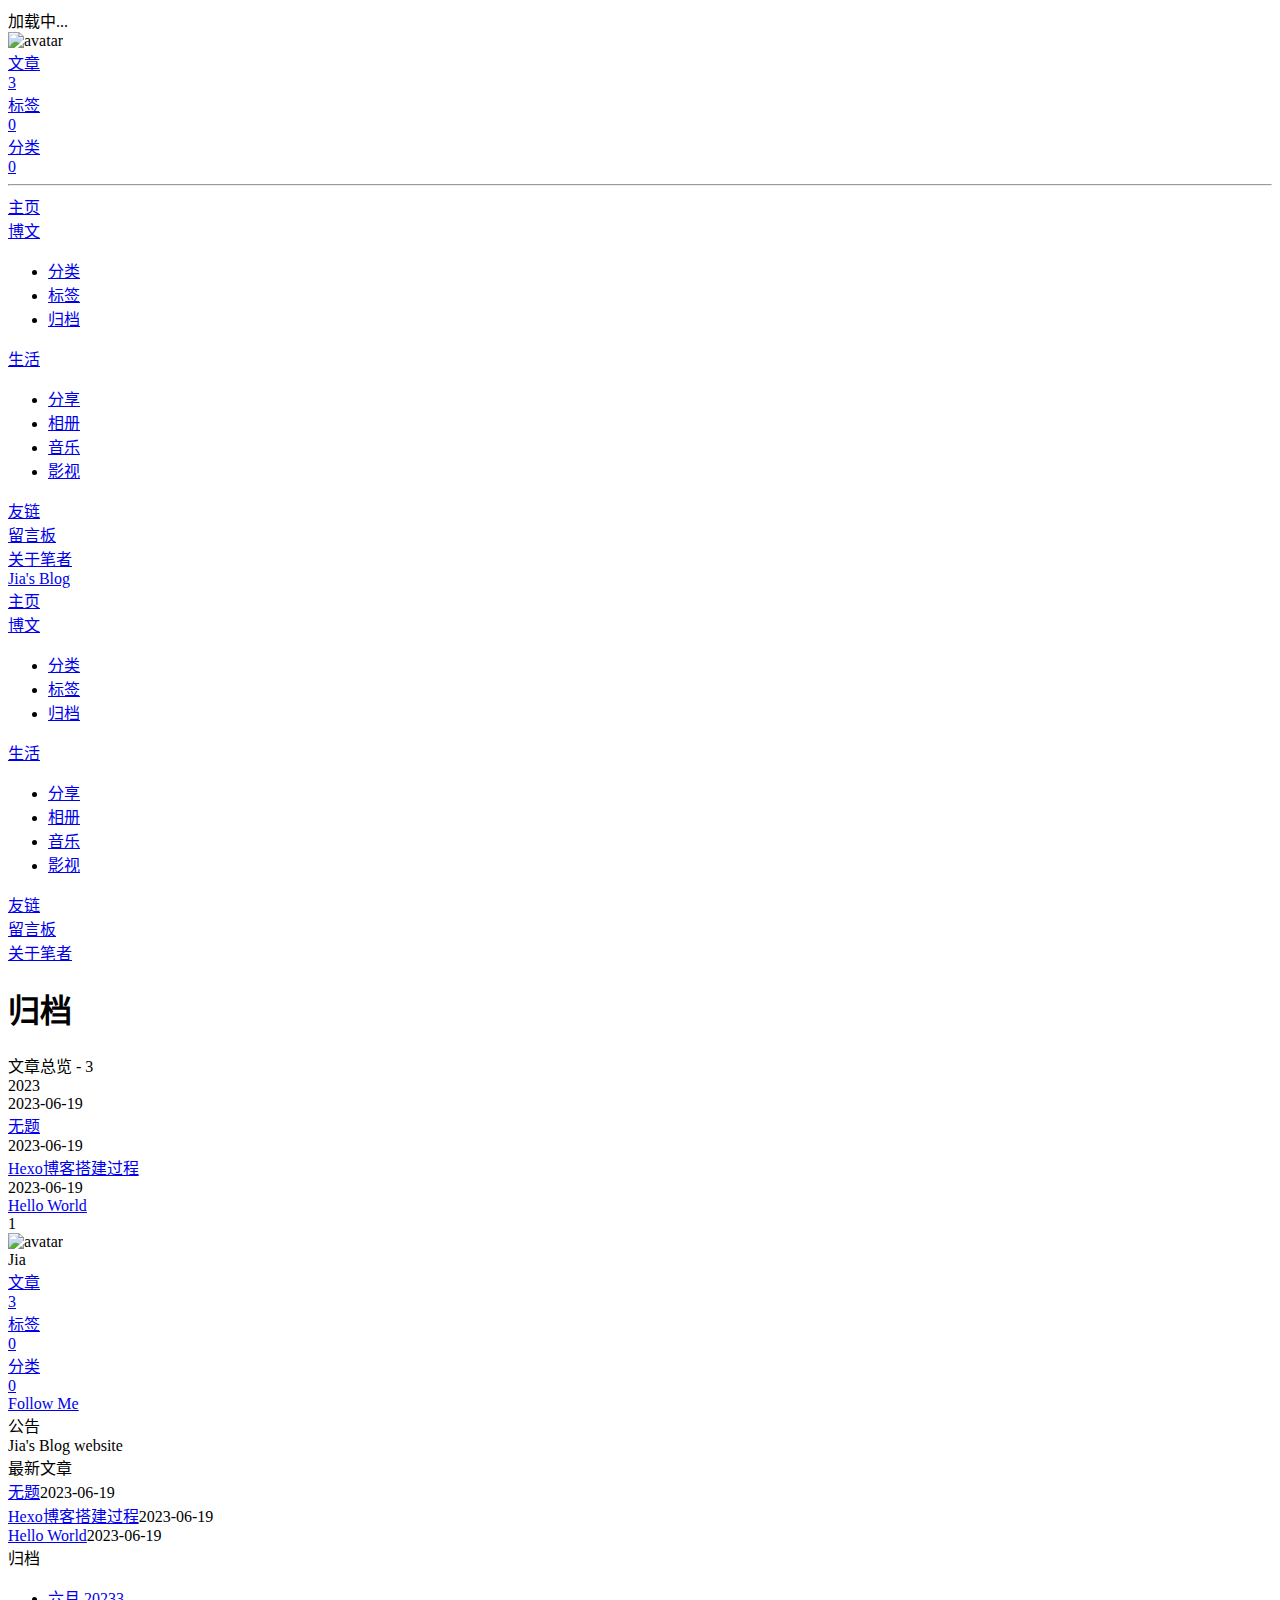
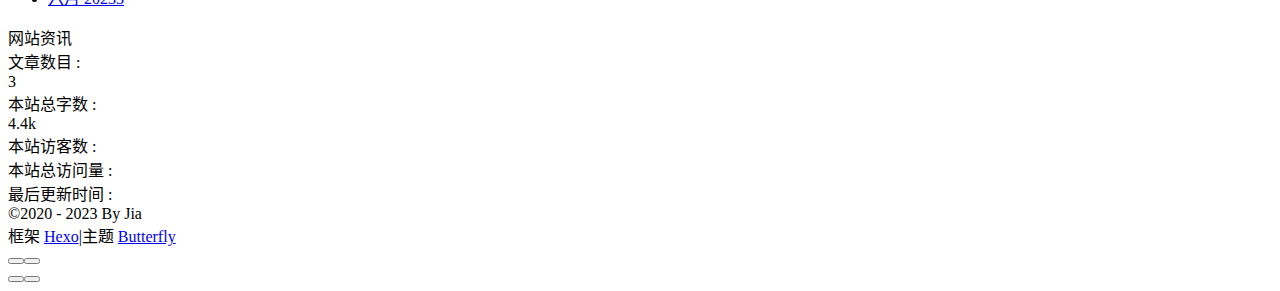
==== commit bad2ca61: "Site updated: 2023-06-19 17:48:36" ====
--- a/archives/index.html
+++ b/archives/index.html
@@ -53,7 +53,7 @@
   isHome: false,
   isHighlightShrink: false,
   isToc: false,
-  postUpdate: '2023-06-19 17:42:25'
+  postUpdate: '2023-06-19 17:48:32'
 }</script><noscript><style type="text/css">
   #nav {
     opacity: 1
@@ -178,4 +178,4 @@
     document.addEventListener('pjax:send', () => { preloader.initLoading() })
     document.addEventListener('pjax:complete', () => { preloader.endLoading() })
   }
-})()</script><div id="web_bg"></div><div id="sidebar"><div id="menu-mask"></div><div id="sidebar-menus"><div class="avatar-img is-center"><img src="https://s2.loli.net/2023/06/19/RNZqH4gnkWSpeDm.jpg" onerror="onerror=null;src='/img/friend_404.gif'" alt="avatar"/></div><div class="sidebar-site-data site-data is-center"><a href="/archives/"><div class="headline">文章</div><div class="length-num">4</div></a><a href="/tags/"><div class="headline">标签</div><div class="length-num">0</div></a><a href="/categories/"><div class="headline">分类</div><div class="length-num">0</div></a></div><hr class="custom-hr"/><div class="menus_items"><div class="menus_item"><a class="site-page" href="/"><i class="fa-fw fas fa-home"></i><span> 主页</span></a></div><div class="menus_item"><a class="site-page group" href="javascript:void(0);"><i class="fa-fw fa fa-graduation-cap"></i><span> 博文</span><i class="fas fa-chevron-down"></i></a><ul class="menus_item_child"><li><a class="site-page child" href="/categories/"><i class="fa-fw fa fa-archive"></i><span> 分类</span></a></li><li><a class="site-page child" href="/tags/"><i class="fa-fw fa fa-tags"></i><span> 标签</span></a></li><li><a class="site-page child" href="/archives/"><i class="fa-fw fa fa-folder-open"></i><span> 归档</span></a></li></ul></div><div class="menus_item"><a class="site-page group" href="javascript:void(0);"><i class="fa-fw fas fa-list"></i><span> 生活</span><i class="fas fa-chevron-down"></i></a><ul class="menus_item_child"><li><a class="site-page child" href="/shuoshuo/"><i class="fa-fw fa fa-comments-o"></i><span> 分享</span></a></li><li><a class="site-page child" href="/photos/"><i class="fa-fw fa fa-camera-retro"></i><span> 相册</span></a></li><li><a class="site-page child" href="/music/"><i class="fa-fw fa fa-music"></i><span> 音乐</span></a></li><li><a class="site-page child" href="/movies/"><i class="fa-fw fas fa-video"></i><span> 影视</span></a></li></ul></div><div class="menus_item"><a class="site-page" href="/links/"><i class="fa-fw fa fa-link"></i><span> 友链</span></a></div><div class="menus_item"><a class="site-page" href="/comment/"><i class="fa-fw fa fa-paper-plane"></i><span> 留言板</span></a></div><div class="menus_item"><a class="site-page" href="/about/"><i class="fa-fw fas fa-heart"></i><span> 关于笔者</span></a></div></div></div></div><div class="page" id="body-wrap"><header class="not-home-page" id="page-header" style="background-image: url('/img/index.jpg')"><nav id="nav"><span id="blog-info"><a href="/" title="Jia's Blog"><span class="site-name">Jia's Blog</span></a></span><div id="menus"><div class="menus_items"><div class="menus_item"><a class="site-page" href="/"><i class="fa-fw fas fa-home"></i><span> 主页</span></a></div><div class="menus_item"><a class="site-page group" href="javascript:void(0);"><i class="fa-fw fa fa-graduation-cap"></i><span> 博文</span><i class="fas fa-chevron-down"></i></a><ul class="menus_item_child"><li><a class="site-page child" href="/categories/"><i class="fa-fw fa fa-archive"></i><span> 分类</span></a></li><li><a class="site-page child" href="/tags/"><i class="fa-fw fa fa-tags"></i><span> 标签</span></a></li><li><a class="site-page child" href="/archives/"><i class="fa-fw fa fa-folder-open"></i><span> 归档</span></a></li></ul></div><div class="menus_item"><a class="site-page group" href="javascript:void(0);"><i class="fa-fw fas fa-list"></i><span> 生活</span><i class="fas fa-chevron-down"></i></a><ul class="menus_item_child"><li><a class="site-page child" href="/shuoshuo/"><i class="fa-fw fa fa-comments-o"></i><span> 分享</span></a></li><li><a class="site-page child" href="/photos/"><i class="fa-fw fa fa-camera-retro"></i><span> 相册</span></a></li><li><a class="site-page child" href="/music/"><i class="fa-fw fa fa-music"></i><span> 音乐</span></a></li><li><a class="site-page child" href="/movies/"><i class="fa-fw fas fa-video"></i><span> 影视</span></a></li></ul></div><div class="menus_item"><a class="site-page" href="/links/"><i class="fa-fw fa fa-link"></i><span> 友链</span></a></div><div class="menus_item"><a class="site-page" href="/comment/"><i class="fa-fw fa fa-paper-plane"></i><span> 留言板</span></a></div><div class="menus_item"><a class="site-page" href="/about/"><i class="fa-fw fas fa-heart"></i><span> 关于笔者</span></a></div></div><div id="toggle-menu"><a class="site-page" href="javascript:void(0);"><i class="fas fa-bars fa-fw"></i></a></div></div></nav><div id="page-site-info"><h1 id="site-title">归档</h1></div></header><main class="layout" id="content-inner"><div id="archive"><div class="article-sort-title">文章总览 - 4</div><div class="article-sort"><div class="article-sort-item year">2023</div><div class="article-sort-item no-article-cover"><div class="article-sort-item-info"><div class="article-sort-item-time"><i class="far fa-calendar-alt"></i><time class="post-meta-date-created" datetime="2023-06-19T08:15:14.198Z" title="发表于 2023-06-19 16:15:14">2023-06-19</time></div><a class="article-sort-item-title" href="/2023/06/19/hexo+butterfly/" title="无题">无题</a></div></div><div class="article-sort-item no-article-cover"><div class="article-sort-item-info"><div class="article-sort-item-time"><i class="far fa-calendar-alt"></i><time class="post-meta-date-created" datetime="2023-06-19T07:05:08.731Z" title="发表于 2023-06-19 15:05:08">2023-06-19</time></div><a class="article-sort-item-title" href="/2023/06/19/Java%E5%9F%BA%E7%A1%80/" title="Java基础">Java基础</a></div></div><div class="article-sort-item no-article-cover"><div class="article-sort-item-info"><div class="article-sort-item-time"><i class="far fa-calendar-alt"></i><time class="post-meta-date-created" datetime="2023-06-19T03:43:27.271Z" title="发表于 2023-06-19 11:43:27">2023-06-19</time></div><a class="article-sort-item-title" href="/2023/06/19/%E5%8D%9A%E5%AE%A2%E6%90%AD%E5%BB%BA%E8%BF%87%E7%A8%8B%EF%BC%88%E9%87%87%E7%94%A8hexo%E6%A1%86%E6%9E%B6+%E9%83%A8%E7%BD%B2%E5%88%B0github%EF%BC%89/" title="Hexo博客搭建过程">Hexo博客搭建过程</a></div></div><div class="article-sort-item no-article-cover"><div class="article-sort-item-info"><div class="article-sort-item-time"><i class="far fa-calendar-alt"></i><time class="post-meta-date-created" datetime="2023-06-19T03:17:08.556Z" title="发表于 2023-06-19 11:17:08">2023-06-19</time></div><a class="article-sort-item-title" href="/2023/06/19/hello-world/" title="Hello World">Hello World</a></div></div></div><nav id="pagination"><div class="pagination"><span class="page-number current">1</span></div></nav></div><div class="aside-content" id="aside-content"><div class="card-widget card-info"><div class="is-center"><div class="avatar-img"><img src="https://s2.loli.net/2023/06/19/RNZqH4gnkWSpeDm.jpg" onerror="this.onerror=null;this.src='/img/friend_404.gif'" alt="avatar"/></div><div class="author-info__name">Jia</div><div class="author-info__description"></div></div><div class="card-info-data site-data is-center"><a href="/archives/"><div class="headline">文章</div><div class="length-num">4</div></a><a href="/tags/"><div class="headline">标签</div><div class="length-num">0</div></a><a href="/categories/"><div class="headline">分类</div><div class="length-num">0</div></a></div><a id="card-info-btn" target="_blank" rel="noopener" href="https://github.com/03jia"><i class="fab fa-github"></i><span>Follow Me</span></a></div><div class="card-widget card-announcement"><div class="item-headline"><i class="fas fa-bullhorn fa-shake"></i><span>公告</span></div><div class="announcement_content">Jia's Blog website</div></div><div class="sticky_layout"><div class="card-widget card-recent-post"><div class="item-headline"><i class="fas fa-history"></i><span>最新文章</span></div><div class="aside-list"><div class="aside-list-item no-cover"><div class="content"><a class="title" href="/2023/06/19/hexo+butterfly/" title="无题">无题</a><time datetime="2023-06-19T08:15:14.198Z" title="发表于 2023-06-19 16:15:14">2023-06-19</time></div></div><div class="aside-list-item no-cover"><div class="content"><a class="title" href="/2023/06/19/Java%E5%9F%BA%E7%A1%80/" title="Java基础">Java基础</a><time datetime="2023-06-19T07:05:08.731Z" title="发表于 2023-06-19 15:05:08">2023-06-19</time></div></div><div class="aside-list-item no-cover"><div class="content"><a class="title" href="/2023/06/19/%E5%8D%9A%E5%AE%A2%E6%90%AD%E5%BB%BA%E8%BF%87%E7%A8%8B%EF%BC%88%E9%87%87%E7%94%A8hexo%E6%A1%86%E6%9E%B6+%E9%83%A8%E7%BD%B2%E5%88%B0github%EF%BC%89/" title="Hexo博客搭建过程">Hexo博客搭建过程</a><time datetime="2023-06-19T03:43:27.271Z" title="发表于 2023-06-19 11:43:27">2023-06-19</time></div></div><div class="aside-list-item no-cover"><div class="content"><a class="title" href="/2023/06/19/hello-world/" title="Hello World">Hello World</a><time datetime="2023-06-19T03:17:08.556Z" title="发表于 2023-06-19 11:17:08">2023-06-19</time></div></div></div></div><div class="card-widget card-archives"><div class="item-headline"><i class="fas fa-archive"></i><span>归档</span></div><ul class="card-archive-list"><li class="card-archive-list-item"><a class="card-archive-list-link" href="/archives/2023/06/"><span class="card-archive-list-date">六月 2023</span><span class="card-archive-list-count">4</span></a></li></ul></div><div class="card-widget card-webinfo"><div class="item-headline"><i class="fas fa-chart-line"></i><span>网站资讯</span></div><div class="webinfo"><div class="webinfo-item"><div class="item-name">文章数目 :</div><div class="item-count">4</div></div><div class="webinfo-item"><div class="item-name">本站总字数 :</div><div class="item-count">96.7k</div></div><div class="webinfo-item"><div class="item-name">本站访客数 :</div><div class="item-count" id="busuanzi_value_site_uv"><i class="fa-solid fa-spinner fa-spin"></i></div></div><div class="webinfo-item"><div class="item-name">本站总访问量 :</div><div class="item-count" id="busuanzi_value_site_pv"><i class="fa-solid fa-spinner fa-spin"></i></div></div><div class="webinfo-item"><div class="item-name">最后更新时间 :</div><div class="item-count" id="last-push-date" data-lastPushDate="2023-06-19T09:42:25.538Z"><i class="fa-solid fa-spinner fa-spin"></i></div></div></div></div></div></div></main><footer id="footer" style="background-image: url('/img/index.jpg')"><div id="footer-wrap"><div class="copyright">&copy;2020 - 2023 By Jia</div><div class="framework-info"><span>框架 </span><a target="_blank" rel="noopener" href="https://hexo.io">Hexo</a><span class="footer-separator">|</span><span>主题 </span><a target="_blank" rel="noopener" href="https://github.com/jerryc127/hexo-theme-butterfly">Butterfly</a></div></div></footer></div><div id="rightside"><div id="rightside-config-hide"><button id="darkmode" type="button" title="浅色和深色模式转换"><i class="fas fa-adjust"></i></button><button id="hide-aside-btn" type="button" title="单栏和双栏切换"><i class="fas fa-arrows-alt-h"></i></button></div><div id="rightside-config-show"><button id="rightside_config" type="button" title="设置"><i class="fas fa-cog fa-spin"></i></button><button id="go-up" type="button" title="回到顶部"><span class="scroll-percent"></span><i class="fas fa-arrow-up"></i></button></div></div><div><script src="/js/utils.js"></script><script src="/js/main.js"></script><script src="https://cdn.jsdelivr.net/npm/@fancyapps/ui/dist/fancybox/fancybox.umd.min.js"></script><div class="js-pjax"></div><script id="click-heart" src="https://cdn.jsdelivr.net/npm/butterfly-extsrc/dist/click-heart.min.js" async="async" mobile="false"></script><script async data-pjax src="//busuanzi.ibruce.info/busuanzi/2.3/busuanzi.pure.mini.js"></script></div></body></html>+})()</script><div id="web_bg"></div><div id="sidebar"><div id="menu-mask"></div><div id="sidebar-menus"><div class="avatar-img is-center"><img src="https://s2.loli.net/2023/06/19/RNZqH4gnkWSpeDm.jpg" onerror="onerror=null;src='/img/friend_404.gif'" alt="avatar"/></div><div class="sidebar-site-data site-data is-center"><a href="/archives/"><div class="headline">文章</div><div class="length-num">3</div></a><a href="/tags/"><div class="headline">标签</div><div class="length-num">0</div></a><a href="/categories/"><div class="headline">分类</div><div class="length-num">0</div></a></div><hr class="custom-hr"/><div class="menus_items"><div class="menus_item"><a class="site-page" href="/"><i class="fa-fw fas fa-home"></i><span> 主页</span></a></div><div class="menus_item"><a class="site-page group" href="javascript:void(0);"><i class="fa-fw fa fa-graduation-cap"></i><span> 博文</span><i class="fas fa-chevron-down"></i></a><ul class="menus_item_child"><li><a class="site-page child" href="/categories/"><i class="fa-fw fa fa-archive"></i><span> 分类</span></a></li><li><a class="site-page child" href="/tags/"><i class="fa-fw fa fa-tags"></i><span> 标签</span></a></li><li><a class="site-page child" href="/archives/"><i class="fa-fw fa fa-folder-open"></i><span> 归档</span></a></li></ul></div><div class="menus_item"><a class="site-page group" href="javascript:void(0);"><i class="fa-fw fas fa-list"></i><span> 生活</span><i class="fas fa-chevron-down"></i></a><ul class="menus_item_child"><li><a class="site-page child" href="/shuoshuo/"><i class="fa-fw fa fa-comments-o"></i><span> 分享</span></a></li><li><a class="site-page child" href="/photos/"><i class="fa-fw fa fa-camera-retro"></i><span> 相册</span></a></li><li><a class="site-page child" href="/music/"><i class="fa-fw fa fa-music"></i><span> 音乐</span></a></li><li><a class="site-page child" href="/movies/"><i class="fa-fw fas fa-video"></i><span> 影视</span></a></li></ul></div><div class="menus_item"><a class="site-page" href="/links/"><i class="fa-fw fa fa-link"></i><span> 友链</span></a></div><div class="menus_item"><a class="site-page" href="/comment/"><i class="fa-fw fa fa-paper-plane"></i><span> 留言板</span></a></div><div class="menus_item"><a class="site-page" href="/about/"><i class="fa-fw fas fa-heart"></i><span> 关于笔者</span></a></div></div></div></div><div class="page" id="body-wrap"><header class="not-home-page" id="page-header" style="background-image: url('/img/index.jpg')"><nav id="nav"><span id="blog-info"><a href="/" title="Jia's Blog"><span class="site-name">Jia's Blog</span></a></span><div id="menus"><div class="menus_items"><div class="menus_item"><a class="site-page" href="/"><i class="fa-fw fas fa-home"></i><span> 主页</span></a></div><div class="menus_item"><a class="site-page group" href="javascript:void(0);"><i class="fa-fw fa fa-graduation-cap"></i><span> 博文</span><i class="fas fa-chevron-down"></i></a><ul class="menus_item_child"><li><a class="site-page child" href="/categories/"><i class="fa-fw fa fa-archive"></i><span> 分类</span></a></li><li><a class="site-page child" href="/tags/"><i class="fa-fw fa fa-tags"></i><span> 标签</span></a></li><li><a class="site-page child" href="/archives/"><i class="fa-fw fa fa-folder-open"></i><span> 归档</span></a></li></ul></div><div class="menus_item"><a class="site-page group" href="javascript:void(0);"><i class="fa-fw fas fa-list"></i><span> 生活</span><i class="fas fa-chevron-down"></i></a><ul class="menus_item_child"><li><a class="site-page child" href="/shuoshuo/"><i class="fa-fw fa fa-comments-o"></i><span> 分享</span></a></li><li><a class="site-page child" href="/photos/"><i class="fa-fw fa fa-camera-retro"></i><span> 相册</span></a></li><li><a class="site-page child" href="/music/"><i class="fa-fw fa fa-music"></i><span> 音乐</span></a></li><li><a class="site-page child" href="/movies/"><i class="fa-fw fas fa-video"></i><span> 影视</span></a></li></ul></div><div class="menus_item"><a class="site-page" href="/links/"><i class="fa-fw fa fa-link"></i><span> 友链</span></a></div><div class="menus_item"><a class="site-page" href="/comment/"><i class="fa-fw fa fa-paper-plane"></i><span> 留言板</span></a></div><div class="menus_item"><a class="site-page" href="/about/"><i class="fa-fw fas fa-heart"></i><span> 关于笔者</span></a></div></div><div id="toggle-menu"><a class="site-page" href="javascript:void(0);"><i class="fas fa-bars fa-fw"></i></a></div></div></nav><div id="page-site-info"><h1 id="site-title">归档</h1></div></header><main class="layout" id="content-inner"><div id="archive"><div class="article-sort-title">文章总览 - 3</div><div class="article-sort"><div class="article-sort-item year">2023</div><div class="article-sort-item no-article-cover"><div class="article-sort-item-info"><div class="article-sort-item-time"><i class="far fa-calendar-alt"></i><time class="post-meta-date-created" datetime="2023-06-19T08:15:14.198Z" title="发表于 2023-06-19 16:15:14">2023-06-19</time></div><a class="article-sort-item-title" href="/2023/06/19/hexo+butterfly/" title="无题">无题</a></div></div><div class="article-sort-item no-article-cover"><div class="article-sort-item-info"><div class="article-sort-item-time"><i class="far fa-calendar-alt"></i><time class="post-meta-date-created" datetime="2023-06-19T03:43:27.271Z" title="发表于 2023-06-19 11:43:27">2023-06-19</time></div><a class="article-sort-item-title" href="/2023/06/19/%E5%8D%9A%E5%AE%A2%E6%90%AD%E5%BB%BA%E8%BF%87%E7%A8%8B%EF%BC%88%E9%87%87%E7%94%A8hexo%E6%A1%86%E6%9E%B6+%E9%83%A8%E7%BD%B2%E5%88%B0github%EF%BC%89/" title="Hexo博客搭建过程">Hexo博客搭建过程</a></div></div><div class="article-sort-item no-article-cover"><div class="article-sort-item-info"><div class="article-sort-item-time"><i class="far fa-calendar-alt"></i><time class="post-meta-date-created" datetime="2023-06-19T03:17:08.556Z" title="发表于 2023-06-19 11:17:08">2023-06-19</time></div><a class="article-sort-item-title" href="/2023/06/19/hello-world/" title="Hello World">Hello World</a></div></div></div><nav id="pagination"><div class="pagination"><span class="page-number current">1</span></div></nav></div><div class="aside-content" id="aside-content"><div class="card-widget card-info"><div class="is-center"><div class="avatar-img"><img src="https://s2.loli.net/2023/06/19/RNZqH4gnkWSpeDm.jpg" onerror="this.onerror=null;this.src='/img/friend_404.gif'" alt="avatar"/></div><div class="author-info__name">Jia</div><div class="author-info__description"></div></div><div class="card-info-data site-data is-center"><a href="/archives/"><div class="headline">文章</div><div class="length-num">3</div></a><a href="/tags/"><div class="headline">标签</div><div class="length-num">0</div></a><a href="/categories/"><div class="headline">分类</div><div class="length-num">0</div></a></div><a id="card-info-btn" target="_blank" rel="noopener" href="https://github.com/03jia"><i class="fab fa-github"></i><span>Follow Me</span></a></div><div class="card-widget card-announcement"><div class="item-headline"><i class="fas fa-bullhorn fa-shake"></i><span>公告</span></div><div class="announcement_content">Jia's Blog website</div></div><div class="sticky_layout"><div class="card-widget card-recent-post"><div class="item-headline"><i class="fas fa-history"></i><span>最新文章</span></div><div class="aside-list"><div class="aside-list-item no-cover"><div class="content"><a class="title" href="/2023/06/19/hexo+butterfly/" title="无题">无题</a><time datetime="2023-06-19T08:15:14.198Z" title="发表于 2023-06-19 16:15:14">2023-06-19</time></div></div><div class="aside-list-item no-cover"><div class="content"><a class="title" href="/2023/06/19/%E5%8D%9A%E5%AE%A2%E6%90%AD%E5%BB%BA%E8%BF%87%E7%A8%8B%EF%BC%88%E9%87%87%E7%94%A8hexo%E6%A1%86%E6%9E%B6+%E9%83%A8%E7%BD%B2%E5%88%B0github%EF%BC%89/" title="Hexo博客搭建过程">Hexo博客搭建过程</a><time datetime="2023-06-19T03:43:27.271Z" title="发表于 2023-06-19 11:43:27">2023-06-19</time></div></div><div class="aside-list-item no-cover"><div class="content"><a class="title" href="/2023/06/19/hello-world/" title="Hello World">Hello World</a><time datetime="2023-06-19T03:17:08.556Z" title="发表于 2023-06-19 11:17:08">2023-06-19</time></div></div></div></div><div class="card-widget card-archives"><div class="item-headline"><i class="fas fa-archive"></i><span>归档</span></div><ul class="card-archive-list"><li class="card-archive-list-item"><a class="card-archive-list-link" href="/archives/2023/06/"><span class="card-archive-list-date">六月 2023</span><span class="card-archive-list-count">3</span></a></li></ul></div><div class="card-widget card-webinfo"><div class="item-headline"><i class="fas fa-chart-line"></i><span>网站资讯</span></div><div class="webinfo"><div class="webinfo-item"><div class="item-name">文章数目 :</div><div class="item-count">3</div></div><div class="webinfo-item"><div class="item-name">本站总字数 :</div><div class="item-count">4.4k</div></div><div class="webinfo-item"><div class="item-name">本站访客数 :</div><div class="item-count" id="busuanzi_value_site_uv"><i class="fa-solid fa-spinner fa-spin"></i></div></div><div class="webinfo-item"><div class="item-name">本站总访问量 :</div><div class="item-count" id="busuanzi_value_site_pv"><i class="fa-solid fa-spinner fa-spin"></i></div></div><div class="webinfo-item"><div class="item-name">最后更新时间 :</div><div class="item-count" id="last-push-date" data-lastPushDate="2023-06-19T09:48:32.846Z"><i class="fa-solid fa-spinner fa-spin"></i></div></div></div></div></div></div></main><footer id="footer" style="background-image: url('/img/index.jpg')"><div id="footer-wrap"><div class="copyright">&copy;2020 - 2023 By Jia</div><div class="framework-info"><span>框架 </span><a target="_blank" rel="noopener" href="https://hexo.io">Hexo</a><span class="footer-separator">|</span><span>主题 </span><a target="_blank" rel="noopener" href="https://github.com/jerryc127/hexo-theme-butterfly">Butterfly</a></div></div></footer></div><div id="rightside"><div id="rightside-config-hide"><button id="darkmode" type="button" title="浅色和深色模式转换"><i class="fas fa-adjust"></i></button><button id="hide-aside-btn" type="button" title="单栏和双栏切换"><i class="fas fa-arrows-alt-h"></i></button></div><div id="rightside-config-show"><button id="rightside_config" type="button" title="设置"><i class="fas fa-cog fa-spin"></i></button><button id="go-up" type="button" title="回到顶部"><span class="scroll-percent"></span><i class="fas fa-arrow-up"></i></button></div></div><div><script src="/js/utils.js"></script><script src="/js/main.js"></script><script src="https://cdn.jsdelivr.net/npm/@fancyapps/ui/dist/fancybox/fancybox.umd.min.js"></script><div class="js-pjax"></div><script id="click-heart" src="https://cdn.jsdelivr.net/npm/butterfly-extsrc/dist/click-heart.min.js" async="async" mobile="false"></script><script async data-pjax src="//busuanzi.ibruce.info/busuanzi/2.3/busuanzi.pure.mini.js"></script></div></body></html>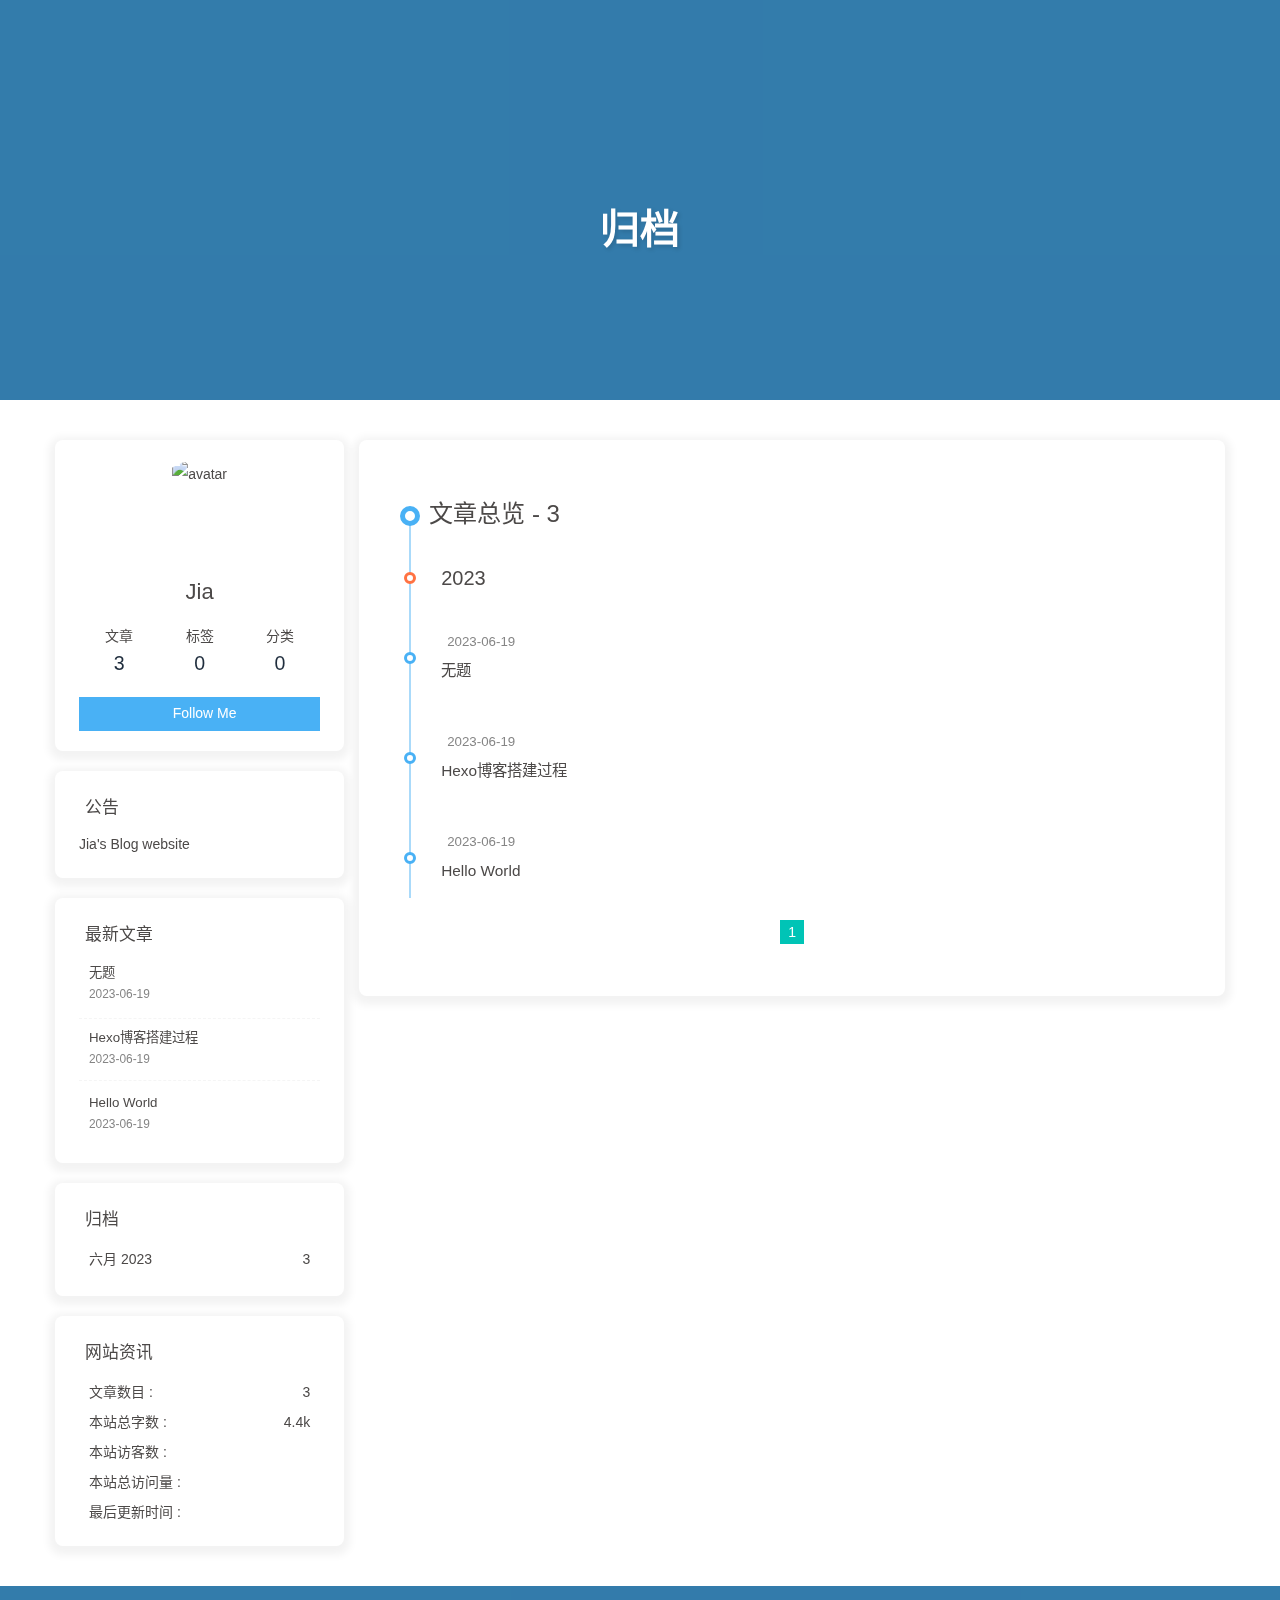
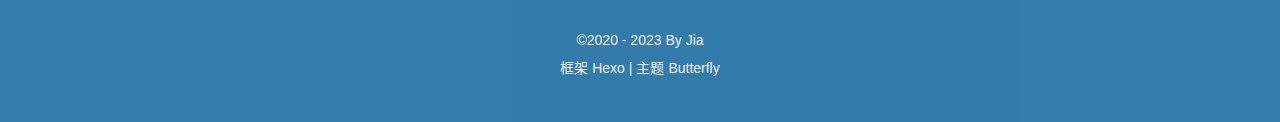
==== commit 077c3726: "Site updated: 2023-06-19 17:52:21" ====
--- a/archives/index.html
+++ b/archives/index.html
@@ -53,7 +53,7 @@
   isHome: false,
   isHighlightShrink: false,
   isToc: false,
-  postUpdate: '2023-06-19 17:48:32'
+  postUpdate: '2023-06-19 17:52:08'
 }</script><noscript><style type="text/css">
   #nav {
     opacity: 1
@@ -178,4 +178,4 @@
     document.addEventListener('pjax:send', () => { preloader.initLoading() })
     document.addEventListener('pjax:complete', () => { preloader.endLoading() })
   }
-})()</script><div id="web_bg"></div><div id="sidebar"><div id="menu-mask"></div><div id="sidebar-menus"><div class="avatar-img is-center"><img src="https://s2.loli.net/2023/06/19/RNZqH4gnkWSpeDm.jpg" onerror="onerror=null;src='/img/friend_404.gif'" alt="avatar"/></div><div class="sidebar-site-data site-data is-center"><a href="/archives/"><div class="headline">文章</div><div class="length-num">3</div></a><a href="/tags/"><div class="headline">标签</div><div class="length-num">0</div></a><a href="/categories/"><div class="headline">分类</div><div class="length-num">0</div></a></div><hr class="custom-hr"/><div class="menus_items"><div class="menus_item"><a class="site-page" href="/"><i class="fa-fw fas fa-home"></i><span> 主页</span></a></div><div class="menus_item"><a class="site-page group" href="javascript:void(0);"><i class="fa-fw fa fa-graduation-cap"></i><span> 博文</span><i class="fas fa-chevron-down"></i></a><ul class="menus_item_child"><li><a class="site-page child" href="/categories/"><i class="fa-fw fa fa-archive"></i><span> 分类</span></a></li><li><a class="site-page child" href="/tags/"><i class="fa-fw fa fa-tags"></i><span> 标签</span></a></li><li><a class="site-page child" href="/archives/"><i class="fa-fw fa fa-folder-open"></i><span> 归档</span></a></li></ul></div><div class="menus_item"><a class="site-page group" href="javascript:void(0);"><i class="fa-fw fas fa-list"></i><span> 生活</span><i class="fas fa-chevron-down"></i></a><ul class="menus_item_child"><li><a class="site-page child" href="/shuoshuo/"><i class="fa-fw fa fa-comments-o"></i><span> 分享</span></a></li><li><a class="site-page child" href="/photos/"><i class="fa-fw fa fa-camera-retro"></i><span> 相册</span></a></li><li><a class="site-page child" href="/music/"><i class="fa-fw fa fa-music"></i><span> 音乐</span></a></li><li><a class="site-page child" href="/movies/"><i class="fa-fw fas fa-video"></i><span> 影视</span></a></li></ul></div><div class="menus_item"><a class="site-page" href="/links/"><i class="fa-fw fa fa-link"></i><span> 友链</span></a></div><div class="menus_item"><a class="site-page" href="/comment/"><i class="fa-fw fa fa-paper-plane"></i><span> 留言板</span></a></div><div class="menus_item"><a class="site-page" href="/about/"><i class="fa-fw fas fa-heart"></i><span> 关于笔者</span></a></div></div></div></div><div class="page" id="body-wrap"><header class="not-home-page" id="page-header" style="background-image: url('/img/index.jpg')"><nav id="nav"><span id="blog-info"><a href="/" title="Jia's Blog"><span class="site-name">Jia's Blog</span></a></span><div id="menus"><div class="menus_items"><div class="menus_item"><a class="site-page" href="/"><i class="fa-fw fas fa-home"></i><span> 主页</span></a></div><div class="menus_item"><a class="site-page group" href="javascript:void(0);"><i class="fa-fw fa fa-graduation-cap"></i><span> 博文</span><i class="fas fa-chevron-down"></i></a><ul class="menus_item_child"><li><a class="site-page child" href="/categories/"><i class="fa-fw fa fa-archive"></i><span> 分类</span></a></li><li><a class="site-page child" href="/tags/"><i class="fa-fw fa fa-tags"></i><span> 标签</span></a></li><li><a class="site-page child" href="/archives/"><i class="fa-fw fa fa-folder-open"></i><span> 归档</span></a></li></ul></div><div class="menus_item"><a class="site-page group" href="javascript:void(0);"><i class="fa-fw fas fa-list"></i><span> 生活</span><i class="fas fa-chevron-down"></i></a><ul class="menus_item_child"><li><a class="site-page child" href="/shuoshuo/"><i class="fa-fw fa fa-comments-o"></i><span> 分享</span></a></li><li><a class="site-page child" href="/photos/"><i class="fa-fw fa fa-camera-retro"></i><span> 相册</span></a></li><li><a class="site-page child" href="/music/"><i class="fa-fw fa fa-music"></i><span> 音乐</span></a></li><li><a class="site-page child" href="/movies/"><i class="fa-fw fas fa-video"></i><span> 影视</span></a></li></ul></div><div class="menus_item"><a class="site-page" href="/links/"><i class="fa-fw fa fa-link"></i><span> 友链</span></a></div><div class="menus_item"><a class="site-page" href="/comment/"><i class="fa-fw fa fa-paper-plane"></i><span> 留言板</span></a></div><div class="menus_item"><a class="site-page" href="/about/"><i class="fa-fw fas fa-heart"></i><span> 关于笔者</span></a></div></div><div id="toggle-menu"><a class="site-page" href="javascript:void(0);"><i class="fas fa-bars fa-fw"></i></a></div></div></nav><div id="page-site-info"><h1 id="site-title">归档</h1></div></header><main class="layout" id="content-inner"><div id="archive"><div class="article-sort-title">文章总览 - 3</div><div class="article-sort"><div class="article-sort-item year">2023</div><div class="article-sort-item no-article-cover"><div class="article-sort-item-info"><div class="article-sort-item-time"><i class="far fa-calendar-alt"></i><time class="post-meta-date-created" datetime="2023-06-19T08:15:14.198Z" title="发表于 2023-06-19 16:15:14">2023-06-19</time></div><a class="article-sort-item-title" href="/2023/06/19/hexo+butterfly/" title="无题">无题</a></div></div><div class="article-sort-item no-article-cover"><div class="article-sort-item-info"><div class="article-sort-item-time"><i class="far fa-calendar-alt"></i><time class="post-meta-date-created" datetime="2023-06-19T03:43:27.271Z" title="发表于 2023-06-19 11:43:27">2023-06-19</time></div><a class="article-sort-item-title" href="/2023/06/19/%E5%8D%9A%E5%AE%A2%E6%90%AD%E5%BB%BA%E8%BF%87%E7%A8%8B%EF%BC%88%E9%87%87%E7%94%A8hexo%E6%A1%86%E6%9E%B6+%E9%83%A8%E7%BD%B2%E5%88%B0github%EF%BC%89/" title="Hexo博客搭建过程">Hexo博客搭建过程</a></div></div><div class="article-sort-item no-article-cover"><div class="article-sort-item-info"><div class="article-sort-item-time"><i class="far fa-calendar-alt"></i><time class="post-meta-date-created" datetime="2023-06-19T03:17:08.556Z" title="发表于 2023-06-19 11:17:08">2023-06-19</time></div><a class="article-sort-item-title" href="/2023/06/19/hello-world/" title="Hello World">Hello World</a></div></div></div><nav id="pagination"><div class="pagination"><span class="page-number current">1</span></div></nav></div><div class="aside-content" id="aside-content"><div class="card-widget card-info"><div class="is-center"><div class="avatar-img"><img src="https://s2.loli.net/2023/06/19/RNZqH4gnkWSpeDm.jpg" onerror="this.onerror=null;this.src='/img/friend_404.gif'" alt="avatar"/></div><div class="author-info__name">Jia</div><div class="author-info__description"></div></div><div class="card-info-data site-data is-center"><a href="/archives/"><div class="headline">文章</div><div class="length-num">3</div></a><a href="/tags/"><div class="headline">标签</div><div class="length-num">0</div></a><a href="/categories/"><div class="headline">分类</div><div class="length-num">0</div></a></div><a id="card-info-btn" target="_blank" rel="noopener" href="https://github.com/03jia"><i class="fab fa-github"></i><span>Follow Me</span></a></div><div class="card-widget card-announcement"><div class="item-headline"><i class="fas fa-bullhorn fa-shake"></i><span>公告</span></div><div class="announcement_content">Jia's Blog website</div></div><div class="sticky_layout"><div class="card-widget card-recent-post"><div class="item-headline"><i class="fas fa-history"></i><span>最新文章</span></div><div class="aside-list"><div class="aside-list-item no-cover"><div class="content"><a class="title" href="/2023/06/19/hexo+butterfly/" title="无题">无题</a><time datetime="2023-06-19T08:15:14.198Z" title="发表于 2023-06-19 16:15:14">2023-06-19</time></div></div><div class="aside-list-item no-cover"><div class="content"><a class="title" href="/2023/06/19/%E5%8D%9A%E5%AE%A2%E6%90%AD%E5%BB%BA%E8%BF%87%E7%A8%8B%EF%BC%88%E9%87%87%E7%94%A8hexo%E6%A1%86%E6%9E%B6+%E9%83%A8%E7%BD%B2%E5%88%B0github%EF%BC%89/" title="Hexo博客搭建过程">Hexo博客搭建过程</a><time datetime="2023-06-19T03:43:27.271Z" title="发表于 2023-06-19 11:43:27">2023-06-19</time></div></div><div class="aside-list-item no-cover"><div class="content"><a class="title" href="/2023/06/19/hello-world/" title="Hello World">Hello World</a><time datetime="2023-06-19T03:17:08.556Z" title="发表于 2023-06-19 11:17:08">2023-06-19</time></div></div></div></div><div class="card-widget card-archives"><div class="item-headline"><i class="fas fa-archive"></i><span>归档</span></div><ul class="card-archive-list"><li class="card-archive-list-item"><a class="card-archive-list-link" href="/archives/2023/06/"><span class="card-archive-list-date">六月 2023</span><span class="card-archive-list-count">3</span></a></li></ul></div><div class="card-widget card-webinfo"><div class="item-headline"><i class="fas fa-chart-line"></i><span>网站资讯</span></div><div class="webinfo"><div class="webinfo-item"><div class="item-name">文章数目 :</div><div class="item-count">3</div></div><div class="webinfo-item"><div class="item-name">本站总字数 :</div><div class="item-count">4.4k</div></div><div class="webinfo-item"><div class="item-name">本站访客数 :</div><div class="item-count" id="busuanzi_value_site_uv"><i class="fa-solid fa-spinner fa-spin"></i></div></div><div class="webinfo-item"><div class="item-name">本站总访问量 :</div><div class="item-count" id="busuanzi_value_site_pv"><i class="fa-solid fa-spinner fa-spin"></i></div></div><div class="webinfo-item"><div class="item-name">最后更新时间 :</div><div class="item-count" id="last-push-date" data-lastPushDate="2023-06-19T09:48:32.846Z"><i class="fa-solid fa-spinner fa-spin"></i></div></div></div></div></div></div></main><footer id="footer" style="background-image: url('/img/index.jpg')"><div id="footer-wrap"><div class="copyright">&copy;2020 - 2023 By Jia</div><div class="framework-info"><span>框架 </span><a target="_blank" rel="noopener" href="https://hexo.io">Hexo</a><span class="footer-separator">|</span><span>主题 </span><a target="_blank" rel="noopener" href="https://github.com/jerryc127/hexo-theme-butterfly">Butterfly</a></div></div></footer></div><div id="rightside"><div id="rightside-config-hide"><button id="darkmode" type="button" title="浅色和深色模式转换"><i class="fas fa-adjust"></i></button><button id="hide-aside-btn" type="button" title="单栏和双栏切换"><i class="fas fa-arrows-alt-h"></i></button></div><div id="rightside-config-show"><button id="rightside_config" type="button" title="设置"><i class="fas fa-cog fa-spin"></i></button><button id="go-up" type="button" title="回到顶部"><span class="scroll-percent"></span><i class="fas fa-arrow-up"></i></button></div></div><div><script src="/js/utils.js"></script><script src="/js/main.js"></script><script src="https://cdn.jsdelivr.net/npm/@fancyapps/ui/dist/fancybox/fancybox.umd.min.js"></script><div class="js-pjax"></div><script id="click-heart" src="https://cdn.jsdelivr.net/npm/butterfly-extsrc/dist/click-heart.min.js" async="async" mobile="false"></script><script async data-pjax src="//busuanzi.ibruce.info/busuanzi/2.3/busuanzi.pure.mini.js"></script></div></body></html>+})()</script><div id="web_bg"></div><div id="sidebar"><div id="menu-mask"></div><div id="sidebar-menus"><div class="avatar-img is-center"><img src="https://s2.loli.net/2023/06/19/RNZqH4gnkWSpeDm.jpg" onerror="onerror=null;src='/img/friend_404.gif'" alt="avatar"/></div><div class="sidebar-site-data site-data is-center"><a href="/archives/"><div class="headline">文章</div><div class="length-num">3</div></a><a href="/tags/"><div class="headline">标签</div><div class="length-num">0</div></a><a href="/categories/"><div class="headline">分类</div><div class="length-num">0</div></a></div><hr class="custom-hr"/><div class="menus_items"><div class="menus_item"><a class="site-page" href="/"><i class="fa-fw fas fa-home"></i><span> 主页</span></a></div><div class="menus_item"><a class="site-page group" href="javascript:void(0);"><i class="fa-fw fa fa-graduation-cap"></i><span> 博文</span><i class="fas fa-chevron-down"></i></a><ul class="menus_item_child"><li><a class="site-page child" href="/categories/"><i class="fa-fw fa fa-archive"></i><span> 分类</span></a></li><li><a class="site-page child" href="/tags/"><i class="fa-fw fa fa-tags"></i><span> 标签</span></a></li><li><a class="site-page child" href="/archives/"><i class="fa-fw fa fa-folder-open"></i><span> 归档</span></a></li></ul></div><div class="menus_item"><a class="site-page group" href="javascript:void(0);"><i class="fa-fw fas fa-list"></i><span> 生活</span><i class="fas fa-chevron-down"></i></a><ul class="menus_item_child"><li><a class="site-page child" href="/shuoshuo/"><i class="fa-fw fa fa-comments-o"></i><span> 分享</span></a></li><li><a class="site-page child" href="/photos/"><i class="fa-fw fa fa-camera-retro"></i><span> 相册</span></a></li><li><a class="site-page child" href="/music/"><i class="fa-fw fa fa-music"></i><span> 音乐</span></a></li><li><a class="site-page child" href="/movies/"><i class="fa-fw fas fa-video"></i><span> 影视</span></a></li></ul></div><div class="menus_item"><a class="site-page" href="/links/"><i class="fa-fw fa fa-link"></i><span> 友链</span></a></div><div class="menus_item"><a class="site-page" href="/comment/"><i class="fa-fw fa fa-paper-plane"></i><span> 留言板</span></a></div><div class="menus_item"><a class="site-page" href="/about/"><i class="fa-fw fas fa-heart"></i><span> 关于笔者</span></a></div></div></div></div><div class="page" id="body-wrap"><header class="not-home-page" id="page-header" style="background-image: url('/img/index.jpg')"><nav id="nav"><span id="blog-info"><a href="/" title="Jia's Blog"><span class="site-name">Jia's Blog</span></a></span><div id="menus"><div class="menus_items"><div class="menus_item"><a class="site-page" href="/"><i class="fa-fw fas fa-home"></i><span> 主页</span></a></div><div class="menus_item"><a class="site-page group" href="javascript:void(0);"><i class="fa-fw fa fa-graduation-cap"></i><span> 博文</span><i class="fas fa-chevron-down"></i></a><ul class="menus_item_child"><li><a class="site-page child" href="/categories/"><i class="fa-fw fa fa-archive"></i><span> 分类</span></a></li><li><a class="site-page child" href="/tags/"><i class="fa-fw fa fa-tags"></i><span> 标签</span></a></li><li><a class="site-page child" href="/archives/"><i class="fa-fw fa fa-folder-open"></i><span> 归档</span></a></li></ul></div><div class="menus_item"><a class="site-page group" href="javascript:void(0);"><i class="fa-fw fas fa-list"></i><span> 生活</span><i class="fas fa-chevron-down"></i></a><ul class="menus_item_child"><li><a class="site-page child" href="/shuoshuo/"><i class="fa-fw fa fa-comments-o"></i><span> 分享</span></a></li><li><a class="site-page child" href="/photos/"><i class="fa-fw fa fa-camera-retro"></i><span> 相册</span></a></li><li><a class="site-page child" href="/music/"><i class="fa-fw fa fa-music"></i><span> 音乐</span></a></li><li><a class="site-page child" href="/movies/"><i class="fa-fw fas fa-video"></i><span> 影视</span></a></li></ul></div><div class="menus_item"><a class="site-page" href="/links/"><i class="fa-fw fa fa-link"></i><span> 友链</span></a></div><div class="menus_item"><a class="site-page" href="/comment/"><i class="fa-fw fa fa-paper-plane"></i><span> 留言板</span></a></div><div class="menus_item"><a class="site-page" href="/about/"><i class="fa-fw fas fa-heart"></i><span> 关于笔者</span></a></div></div><div id="toggle-menu"><a class="site-page" href="javascript:void(0);"><i class="fas fa-bars fa-fw"></i></a></div></div></nav><div id="page-site-info"><h1 id="site-title">归档</h1></div></header><main class="layout" id="content-inner"><div id="archive"><div class="article-sort-title">文章总览 - 3</div><div class="article-sort"><div class="article-sort-item year">2023</div><div class="article-sort-item no-article-cover"><div class="article-sort-item-info"><div class="article-sort-item-time"><i class="far fa-calendar-alt"></i><time class="post-meta-date-created" datetime="2023-06-19T08:15:14.198Z" title="发表于 2023-06-19 16:15:14">2023-06-19</time></div><a class="article-sort-item-title" href="/2023/06/19/hexo+butterfly/" title="无题">无题</a></div></div><div class="article-sort-item no-article-cover"><div class="article-sort-item-info"><div class="article-sort-item-time"><i class="far fa-calendar-alt"></i><time class="post-meta-date-created" datetime="2023-06-19T03:43:27.271Z" title="发表于 2023-06-19 11:43:27">2023-06-19</time></div><a class="article-sort-item-title" href="/2023/06/19/%E5%8D%9A%E5%AE%A2%E6%90%AD%E5%BB%BA%E8%BF%87%E7%A8%8B%EF%BC%88%E9%87%87%E7%94%A8hexo%E6%A1%86%E6%9E%B6+%E9%83%A8%E7%BD%B2%E5%88%B0github%EF%BC%89/" title="Hexo博客搭建过程">Hexo博客搭建过程</a></div></div><div class="article-sort-item no-article-cover"><div class="article-sort-item-info"><div class="article-sort-item-time"><i class="far fa-calendar-alt"></i><time class="post-meta-date-created" datetime="2023-06-19T03:17:08.556Z" title="发表于 2023-06-19 11:17:08">2023-06-19</time></div><a class="article-sort-item-title" href="/2023/06/19/hello-world/" title="Hello World">Hello World</a></div></div></div><nav id="pagination"><div class="pagination"><span class="page-number current">1</span></div></nav></div><div class="aside-content" id="aside-content"><div class="card-widget card-info"><div class="is-center"><div class="avatar-img"><img src="https://s2.loli.net/2023/06/19/RNZqH4gnkWSpeDm.jpg" onerror="this.onerror=null;this.src='/img/friend_404.gif'" alt="avatar"/></div><div class="author-info__name">Jia</div><div class="author-info__description"></div></div><div class="card-info-data site-data is-center"><a href="/archives/"><div class="headline">文章</div><div class="length-num">3</div></a><a href="/tags/"><div class="headline">标签</div><div class="length-num">0</div></a><a href="/categories/"><div class="headline">分类</div><div class="length-num">0</div></a></div><a id="card-info-btn" target="_blank" rel="noopener" href="https://github.com/03jia"><i class="fab fa-github"></i><span>Follow Me</span></a></div><div class="card-widget card-announcement"><div class="item-headline"><i class="fas fa-bullhorn fa-shake"></i><span>公告</span></div><div class="announcement_content">Jia's Blog website</div></div><div class="sticky_layout"><div class="card-widget card-recent-post"><div class="item-headline"><i class="fas fa-history"></i><span>最新文章</span></div><div class="aside-list"><div class="aside-list-item no-cover"><div class="content"><a class="title" href="/2023/06/19/hexo+butterfly/" title="无题">无题</a><time datetime="2023-06-19T08:15:14.198Z" title="发表于 2023-06-19 16:15:14">2023-06-19</time></div></div><div class="aside-list-item no-cover"><div class="content"><a class="title" href="/2023/06/19/%E5%8D%9A%E5%AE%A2%E6%90%AD%E5%BB%BA%E8%BF%87%E7%A8%8B%EF%BC%88%E9%87%87%E7%94%A8hexo%E6%A1%86%E6%9E%B6+%E9%83%A8%E7%BD%B2%E5%88%B0github%EF%BC%89/" title="Hexo博客搭建过程">Hexo博客搭建过程</a><time datetime="2023-06-19T03:43:27.271Z" title="发表于 2023-06-19 11:43:27">2023-06-19</time></div></div><div class="aside-list-item no-cover"><div class="content"><a class="title" href="/2023/06/19/hello-world/" title="Hello World">Hello World</a><time datetime="2023-06-19T03:17:08.556Z" title="发表于 2023-06-19 11:17:08">2023-06-19</time></div></div></div></div><div class="card-widget card-archives"><div class="item-headline"><i class="fas fa-archive"></i><span>归档</span></div><ul class="card-archive-list"><li class="card-archive-list-item"><a class="card-archive-list-link" href="/archives/2023/06/"><span class="card-archive-list-date">六月 2023</span><span class="card-archive-list-count">3</span></a></li></ul></div><div class="card-widget card-webinfo"><div class="item-headline"><i class="fas fa-chart-line"></i><span>网站资讯</span></div><div class="webinfo"><div class="webinfo-item"><div class="item-name">文章数目 :</div><div class="item-count">3</div></div><div class="webinfo-item"><div class="item-name">本站总字数 :</div><div class="item-count">4.4k</div></div><div class="webinfo-item"><div class="item-name">本站访客数 :</div><div class="item-count" id="busuanzi_value_site_uv"><i class="fa-solid fa-spinner fa-spin"></i></div></div><div class="webinfo-item"><div class="item-name">本站总访问量 :</div><div class="item-count" id="busuanzi_value_site_pv"><i class="fa-solid fa-spinner fa-spin"></i></div></div><div class="webinfo-item"><div class="item-name">最后更新时间 :</div><div class="item-count" id="last-push-date" data-lastPushDate="2023-06-19T09:52:08.188Z"><i class="fa-solid fa-spinner fa-spin"></i></div></div></div></div></div></div></main><footer id="footer" style="background-image: url('/img/index.jpg')"><div id="footer-wrap"><div class="copyright">&copy;2020 - 2023 By Jia</div><div class="framework-info"><span>框架 </span><a target="_blank" rel="noopener" href="https://hexo.io">Hexo</a><span class="footer-separator">|</span><span>主题 </span><a target="_blank" rel="noopener" href="https://github.com/jerryc127/hexo-theme-butterfly">Butterfly</a></div></div></footer></div><div id="rightside"><div id="rightside-config-hide"><button id="darkmode" type="button" title="浅色和深色模式转换"><i class="fas fa-adjust"></i></button><button id="hide-aside-btn" type="button" title="单栏和双栏切换"><i class="fas fa-arrows-alt-h"></i></button></div><div id="rightside-config-show"><button id="rightside_config" type="button" title="设置"><i class="fas fa-cog fa-spin"></i></button><button id="go-up" type="button" title="回到顶部"><span class="scroll-percent"></span><i class="fas fa-arrow-up"></i></button></div></div><div><script src="/js/utils.js"></script><script src="/js/main.js"></script><script src="https://cdn.jsdelivr.net/npm/@fancyapps/ui/dist/fancybox/fancybox.umd.min.js"></script><div class="js-pjax"></div><script id="click-heart" src="https://cdn.jsdelivr.net/npm/butterfly-extsrc/dist/click-heart.min.js" async="async" mobile="false"></script><script async data-pjax src="//busuanzi.ibruce.info/busuanzi/2.3/busuanzi.pure.mini.js"></script></div></body></html>